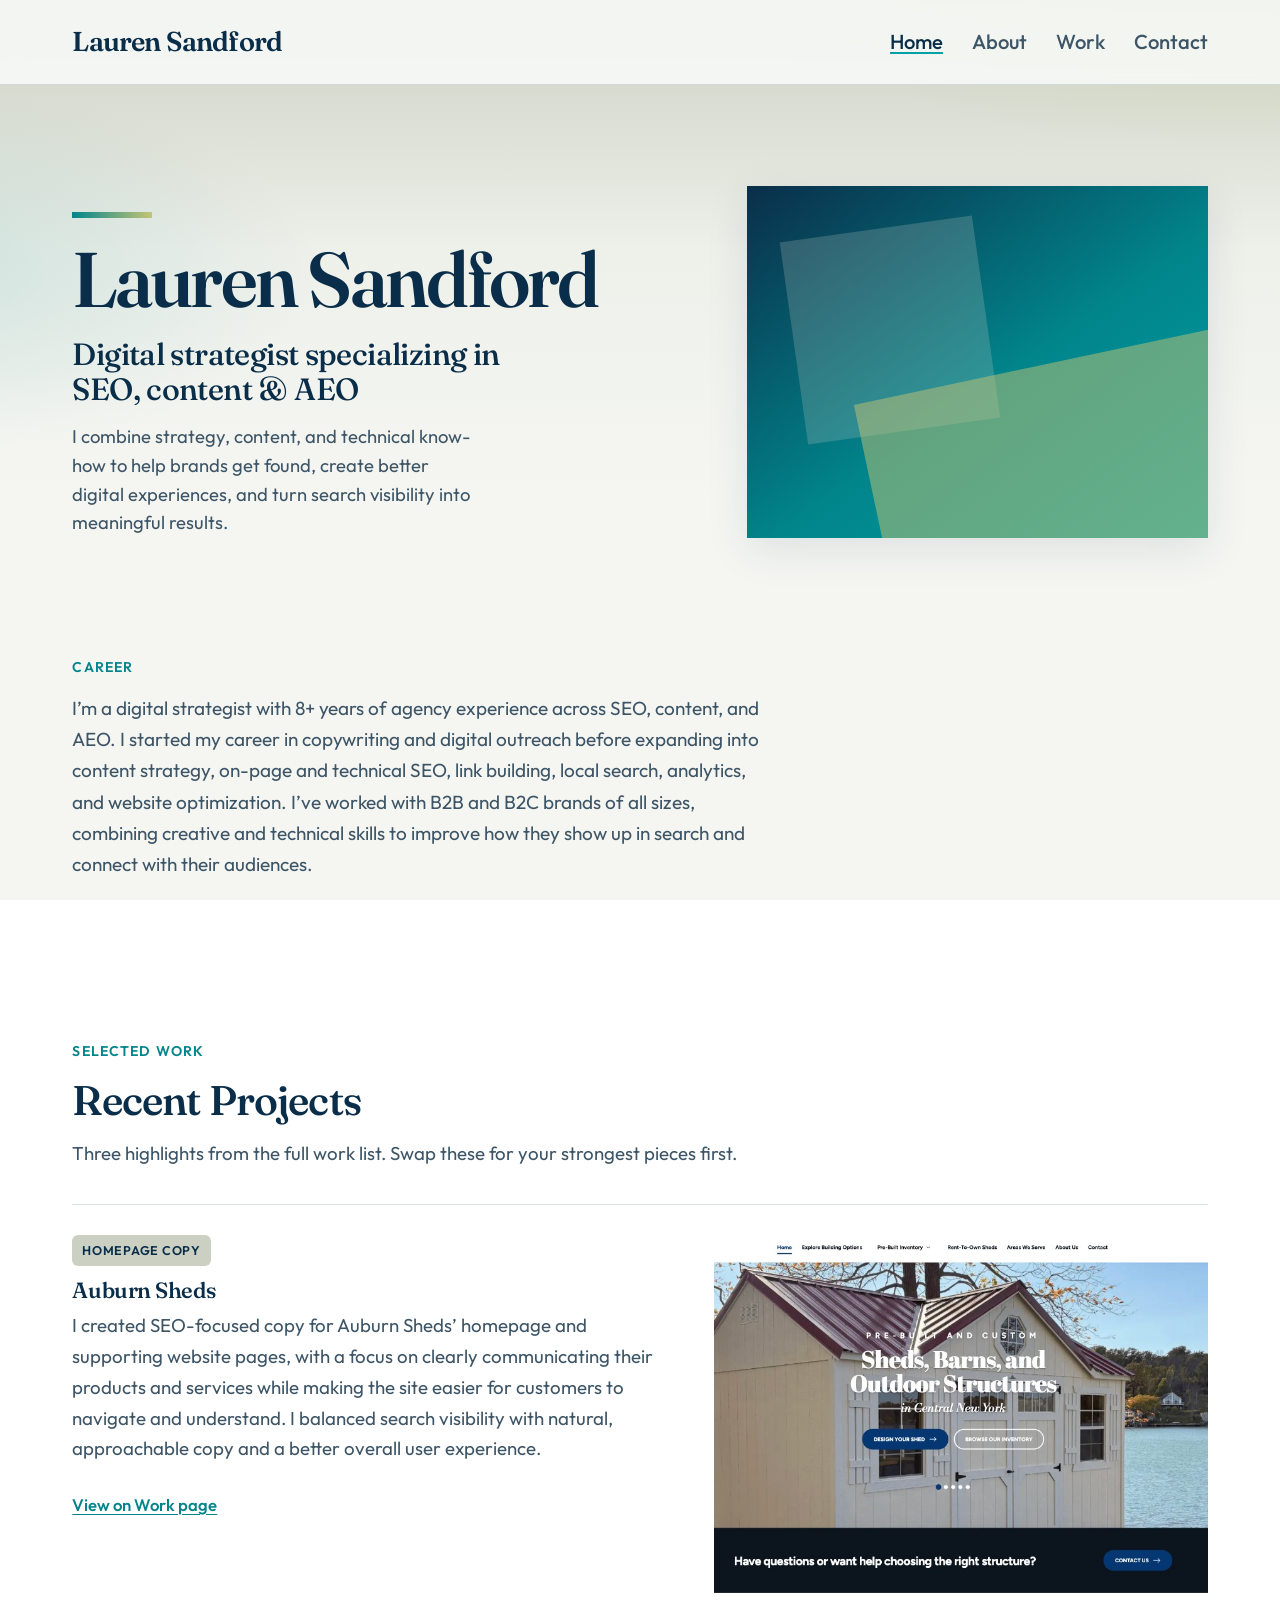
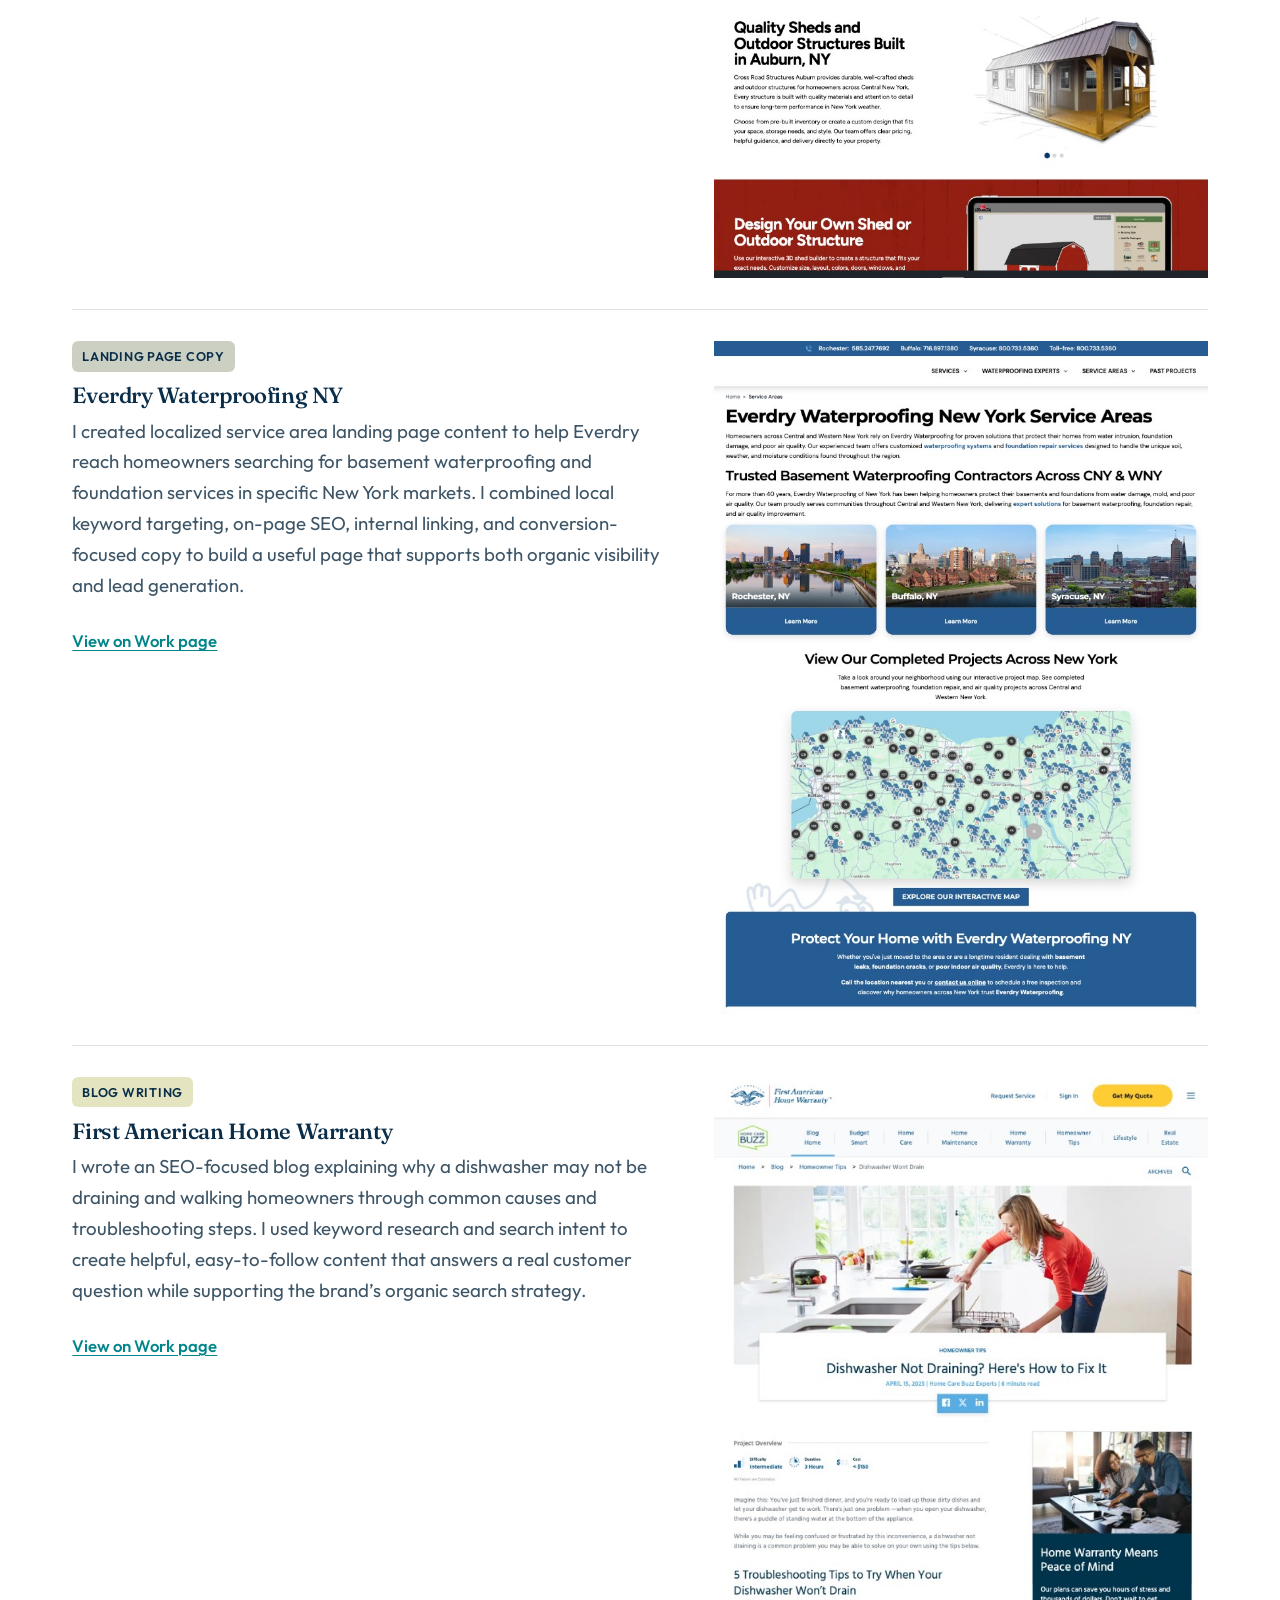
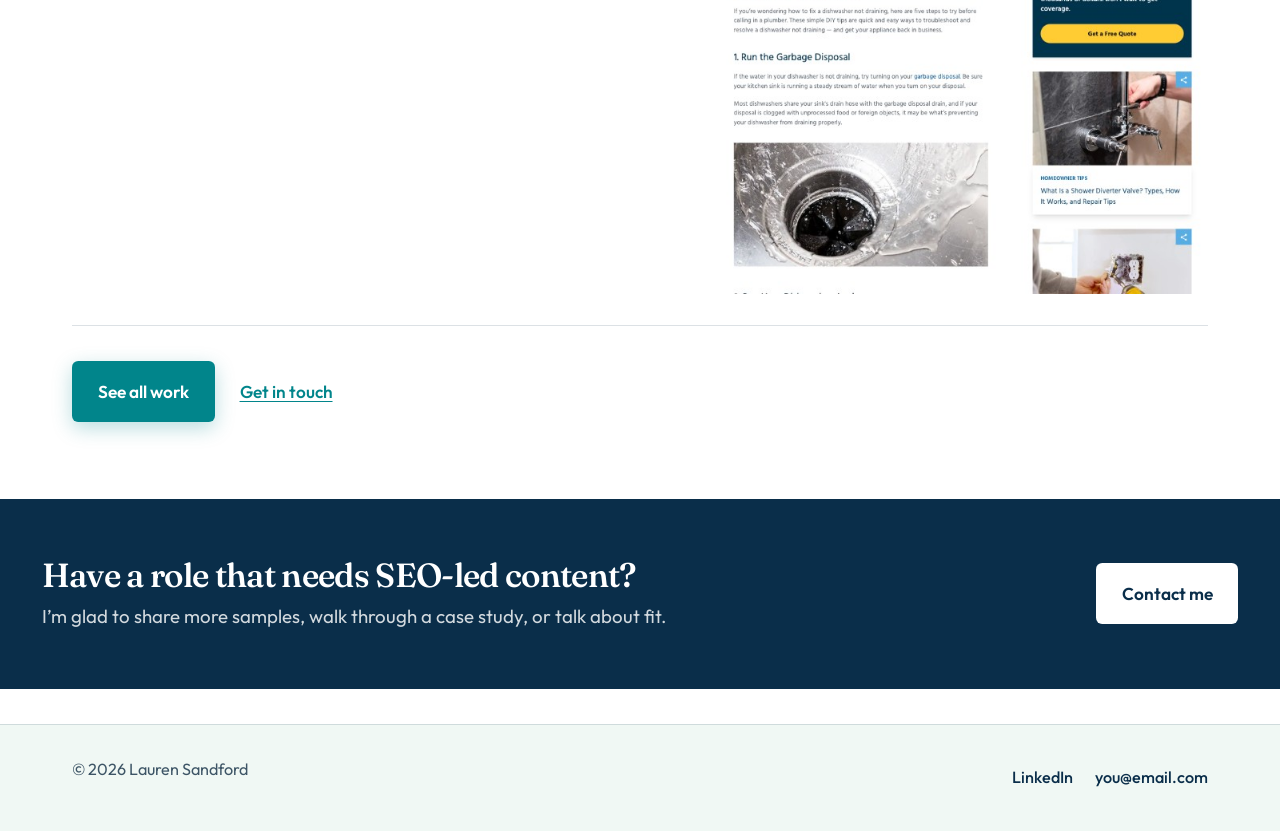
==== index.html @ b8bc6daa "Update project summaries in index.html with detailed descriptions for Everdry Waterproofing NY and F" ====
<!DOCTYPE html>
<html lang="en">
  <head>
    <meta charset="UTF-8" />
    <meta name="viewport" content="width=device-width, initial-scale=1.0" />
    <title>Lauren Sandford | Digital Marketer &amp; SEO-Led Content</title>
    <meta
      name="description"
      content="Lauren Sandford is a digital marketer specializing in SEO-led content, copywriting, and content strategy."
    />
    <meta property="og:title" content="Lauren Sandford | Digital Marketer &amp; SEO-Led Content" />
    <meta
      property="og:description"
      content="Digital marketer specializing in SEO-led content, copywriting, and content strategy."
    />
    <meta property="og:url" content="https://laurenmsandford.com/" />
    <meta property="og:type" content="website" />
    <meta property="og:locale" content="en_US" />
    <link rel="preconnect" href="https://fonts.googleapis.com" />
    <link rel="preconnect" href="https://fonts.gstatic.com" crossorigin />
    <link
      href="https://fonts.googleapis.com/css2?family=Fraunces:opsz,wght@9..144,500;9..144,600&family=Outfit:wght@400;500;600&display=swap"
      rel="stylesheet"
    />
    <link rel="icon" href="/favicon.ico" sizes="any" />
    <link rel="icon" type="image/png" href="/favicon-32.png" sizes="32x32" />
    <link rel="apple-touch-icon" href="/apple-touch-icon.png" />
    <link rel="stylesheet" href="/styles.css" />
  </head>
  <body>
    <header class="site-header">
      <div class="site-header__inner">
        <a class="site-logo" href="/">Lauren Sandford</a>
        <button class="nav-toggle" type="button" aria-expanded="false" aria-controls="site-nav">
          Menu
        </button>
        <nav class="site-nav" id="site-nav" aria-label="Primary">
          <ul>
            <li><a href="/" aria-current="page">Home</a></li>
            <li><a href="/about/">About</a></li>
            <li><a href="/work/">Work</a></li>
            <li><a href="/contact/">Contact</a></li>
          </ul>
        </nav>
      </div>
    </header>

    <main class="site-main">
      <section class="hero" aria-labelledby="hero-brand">
        <div class="hero__copy reveal">
          <p class="hero__brand" id="hero-brand">Lauren Sandford</p>
          <h1 class="hero__role">Digital strategist specializing in SEO, content & AEO</h1>
          <p class="hero__support">
            I combine strategy, content, and technical know-how to help brands get found, create better digital experiences, and turn search visibility into meaningful results.
          </p>
        </div>
        <div class="hero__panel reveal reveal-delay-1" aria-hidden="true"></div>
      </section>

      <section class="section section--tight-top" aria-labelledby="bio-heading">
        <p class="eyebrow reveal">Career</p>
        <h2 id="bio-heading" class="sr-only">About my career</h2>
        <div class="bio-block reveal">
          <p>I’m a digital strategist with 8+ years of agency experience across SEO, content, and AEO. I started my career in copywriting and digital outreach before expanding into content strategy, on-page and technical SEO, link building, local search, analytics, and website optimization. I’ve worked with B2B and B2C brands of all sizes, combining creative and technical skills to improve how they show up in search and connect with their audiences.
</p>
        </div>
      </section>

      <section class="section" aria-labelledby="featured-heading">
        <div class="section__intro reveal">
          <p class="eyebrow">Selected work</p>
          <h2 id="featured-heading">Recent Projects</h2>
          <p>Three highlights from the full work list. Swap these for your strongest pieces first.</p>
        </div>

        <div class="project-grid">
          <article class="project reveal">
            <div>
              <div class="project__meta">
                <span class="tag tag--content">Homepage copy</span>
              </div>
              <h3>Auburn Sheds</h3>
              <p>
                I created SEO-focused copy for Auburn Sheds’ homepage and supporting website pages, with a focus on clearly communicating their products and services while making the site easier for customers to navigate and understand. I balanced search visibility with natural, approachable copy and a better overall user experience.
              </p>
              <a class="project__link" href="/work/#project-1">View on Work page</a>
            </div>
            <figure class="project__media">
              <img
                src="/images/project-auburnsheds.jpg"
                alt="Screenshot of the Auburn Sheds website homepage"
                width="786"
                height="1024"
              />
            </figure>
          </article>

          <article class="project reveal reveal-delay-1">
            <div>
              <div class="project__meta">
                <span class="tag tag--content">Landing page copy</span>
              </div>
              <h3>Everdry Waterproofing NY</h3>
              <p>
                I created localized service area landing page content to help Everdry reach homeowners searching for basement waterproofing and foundation services in specific New York markets. I combined local keyword targeting, on-page SEO, internal linking, and conversion-focused copy to build a useful page that supports both organic visibility and lead generation.
              </p>
              <a class="project__link" href="/work/#project-2">View on Work page</a>
            </div>
            <figure class="project__media">
              <img
                src="/images/project-everdryny.jpg"
                alt="Screenshot of the Everdry Waterproofing New York service areas page"
                width="751"
                height="1024"
              />
            </figure>
          </article>

          <article class="project reveal reveal-delay-2">
            <div>
              <div class="project__meta">
                <span class="tag tag--copy">Blog writing</span>
              </div>
              <h3>First American Home Warranty</h3>
              <p>
                I wrote an SEO-focused blog explaining why a dishwasher may not be draining and walking homeowners through common causes and troubleshooting steps. I used keyword research and search intent to create helpful, easy-to-follow content that answers a real customer question while supporting the brand’s organic search strategy.
              </p>
              <a class="project__link" href="/work/#project-3">View on Work page</a>
            </div>
            <figure class="project__media">
              <img
                src="/images/project-firstamerican.png"
                alt="Screenshot of a First American Home Warranty blog article"
                width="618"
                height="1024"
              />
            </figure>
          </article>
        </div>

        <div class="cta-row reveal">
          <a class="button button--primary" href="/work/">See all work</a>
          <a class="button button--ghost" href="/contact/">Get in touch</a>
        </div>
      </section>

      <aside class="color-band" aria-label="Contact prompt">
        <div class="color-band__inner reveal">
          <div>
            <h2>Have a role that needs SEO-led content?</h2>
            <p>I’m glad to share more samples, walk through a case study, or talk about fit.</p>
          </div>
          <a class="button button--primary" href="/contact/">Contact me</a>
        </div>
      </aside>
    </main>

    <footer class="site-footer">
      <div class="site-footer__inner">
        <p>© <span data-year></span> Lauren Sandford</p>
        <div class="site-footer__links">
          <a href="https://www.linkedin.com/in/lauren-sandford/" rel="noopener noreferrer" target="_blank"
            >LinkedIn</a
          >
          <a href="mailto:you@email.com">you@email.com</a>
        </div>
      </div>
    </footer>

    <script src="/script.js"></script>
  </body>
</html>
---- styles.css ----
/* Palette from SW swatches + navy:
   Gulfstream SW 6768  #01858b
   Frostwork SW 0059   #cbd0c2
   Mélange Green SW 6710  #c4c476
   Navy                #0a2e4a
*/

:root {
  --lime: #c4c476;
  --teal: #01858b;
  --sage: #cbd0c2;
  --navy: #0a2e4a;

  --green-ink: var(--navy);
  --green-deep: var(--navy);
  --green-primary: var(--teal);
  --green-mid: #02a0a7;
  --green-soft: #e8ebe3;
  --green-wash: #eef0ea;
  --blue-link: var(--teal);
  --blue-link-hover: var(--navy);
  --blue-block: var(--navy);
  --blue-mid: var(--teal);
  --blue-soft: #dce8e9;
  --ink: var(--navy);
  --ink-muted: #3d5566;
  --paper: #f5f6f2;
  --line: rgba(10, 46, 74, 0.14);
  --white: #ffffff;
  --focus: var(--lime);
  --radius-sm: 0.35rem;
  --shadow-soft: 0 12px 40px rgba(10, 46, 74, 0.1);
  --font-display: "Fraunces", Georgia, "Times New Roman", serif;
  --font-body: "Outfit", "Segoe UI", sans-serif;
  --space: clamp(1rem, 2.5vw, 1.75rem);
  --measure: 68rem;
  --header-h: 4.75rem;
}

*,
*::before,
*::after {
  box-sizing: border-box;
}

html {
  scroll-behavior: smooth;
  font-size: 110%;
}

body {
  margin: 0;
  min-height: 100vh;
  font-family: var(--font-body);
  font-size: 1.0625rem;
  line-height: 1.65;
  color: var(--ink);
  background:
    radial-gradient(ellipse 80% 50% at 100% -10%, rgba(196, 196, 118, 0.28), transparent 55%),
    radial-gradient(ellipse 60% 40% at -5% 30%, rgba(1, 133, 139, 0.12), transparent 50%),
    linear-gradient(180deg, var(--sage) 0%, var(--green-wash) 28%, var(--paper) 55%, var(--paper) 100%);
  background-attachment: fixed;
}

img {
  max-width: 100%;
  height: auto;
  display: block;
}

a {
  color: var(--blue-link);
  text-decoration-thickness: 0.08em;
  text-underline-offset: 0.18em;
  transition: color 0.2s ease, background-color 0.2s ease, transform 0.2s ease,
    box-shadow 0.2s ease, border-color 0.2s ease;
}

a:hover {
  color: var(--blue-link-hover);
}

a:focus-visible,
button:focus-visible {
  outline: 2px solid var(--focus);
  outline-offset: 3px;
}

h1,
h2,
h3,
.site-logo {
  font-family: var(--font-display);
  font-weight: 550;
  line-height: 1.15;
  letter-spacing: -0.02em;
  color: var(--green-ink);
}

h1 {
  font-size: clamp(2.35rem, 5.5vw, 3.75rem);
  margin: 0 0 0.65rem;
}

h2 {
  font-size: clamp(1.75rem, 3.5vw, 2.35rem);
  margin: 0 0 0.75rem;
}

h3 {
  font-size: 1.25rem;
  margin: 0 0 0.4rem;
}

p {
  margin: 0 0 1rem;
  color: var(--ink-muted);
}

p:last-child {
  margin-bottom: 0;
}

.sr-only {
  position: absolute;
  width: 1px;
  height: 1px;
  padding: 0;
  margin: -1px;
  overflow: hidden;
  clip: rect(0, 0, 0, 0);
  white-space: nowrap;
  border: 0;
}

/* —— Header —— */
.site-header {
  position: sticky;
  top: 0;
  z-index: 40;
  background: rgba(247, 250, 248, 0.88);
  backdrop-filter: blur(10px);
  border-bottom: 1px solid var(--line);
}

.site-header__inner {
  max-width: var(--measure);
  margin: 0 auto;
  padding: 1.05rem var(--space);
  display: flex;
  align-items: center;
  justify-content: space-between;
  gap: 1rem;
  min-height: var(--header-h);
}

.site-logo {
  font-size: clamp(1.35rem, 2.2vw, 1.55rem);
  font-weight: 600;
  color: var(--green-deep);
  text-decoration: none;
  letter-spacing: -0.03em;
}

.site-logo:hover {
  color: var(--green-primary);
}

.nav-toggle {
  display: none;
  border: 1px solid var(--line);
  background: var(--white);
  color: var(--green-ink);
  font-family: var(--font-body);
  font-size: 1rem;
  padding: 0.5rem 0.85rem;
  border-radius: var(--radius-sm);
  cursor: pointer;
}

.site-nav ul {
  list-style: none;
  margin: 0;
  padding: 0;
  display: flex;
  gap: 0.35rem 1.65rem;
}

.site-nav a {
  color: var(--ink-muted);
  text-decoration: none;
  font-size: clamp(1.05rem, 1.6vw, 1.15rem);
  font-weight: 500;
}

.site-nav a:hover,
.site-nav a[aria-current="page"] {
  color: var(--green-deep);
}

.site-nav a[aria-current="page"] {
  box-shadow: inset 0 -2px 0 var(--green-mid);
}

/* —— Layout —— */
.site-main {
  overflow-x: clip;
}

.section {
  max-width: var(--measure);
  margin: 0 auto;
  padding: clamp(2.5rem, 6vw, 4.5rem) var(--space);
}

.section--tight-top {
  padding-top: clamp(1.75rem, 4vw, 2.75rem);
}

.section__intro {
  max-width: 38rem;
  margin-bottom: 2rem;
}

.eyebrow {
  display: inline-block;
  font-size: 0.8rem;
  font-weight: 600;
  letter-spacing: 0.08em;
  text-transform: uppercase;
  color: var(--green-primary);
  margin-bottom: 0.75rem;
}

/* —— Hero —— */
.hero {
  position: relative;
  max-width: var(--measure);
  margin: 0 auto;
  padding: clamp(3rem, 8vw, 5.75rem) var(--space) clamp(2.25rem, 5vw, 3.75rem);
  display: grid;
  grid-template-columns: minmax(0, 1.15fr) minmax(0, 0.85fr);
  gap: clamp(1.5rem, 4vw, 3rem);
  align-items: end;
  text-align: left;
}

.hero__copy {
  max-width: none;
  width: 100%;
  margin: 0;
  position: relative;
  padding-top: 0.35rem;
}

.hero__copy::before {
  content: "";
  display: block;
  width: 4.5rem;
  height: 0.35rem;
  margin: 0 0 1.35rem;
  background: linear-gradient(90deg, var(--teal), var(--lime));
}

.hero__brand {
  font-family: var(--font-display);
  font-size: clamp(2.7rem, 6.5vw, 4.4rem);
  font-weight: 600;
  line-height: 0.98;
  letter-spacing: -0.035em;
  color: var(--green-ink);
  margin: 0 0 1.1rem;
}

.hero__role {
  font-family: var(--font-display);
  font-size: clamp(1.3rem, 2.4vw, 1.75rem);
  font-weight: 500;
  color: var(--green-deep);
  margin: 0 0 0.9rem;
  max-width: 22ch;
}

.hero__support {
  font-size: clamp(1.05rem, 1.4vw, 1.15rem);
  max-width: 34ch;
  margin: 0;
  color: var(--ink-muted);
  line-height: 1.55;
}

.hero__panel {
  min-height: clamp(14rem, 32vw, 20rem);
  border-radius: 0;
  background:
    linear-gradient(145deg, var(--navy) 0%, var(--teal) 55%, #02a0a7 100%);
  position: relative;
  overflow: hidden;
  box-shadow: var(--shadow-soft);
}

.hero__panel::before {
  content: "";
  position: absolute;
  inset: 12% auto auto 10%;
  width: 42%;
  height: 58%;
  background: var(--sage);
  opacity: 0.22;
  transform: rotate(-8deg);
}

.hero__panel::after {
  content: "";
  position: absolute;
  inset: auto -12% -22% 28%;
  height: 72%;
  background: var(--lime);
  opacity: 0.5;
  transform: rotate(-12deg);
}

/* —— Bio —— */
.bio-block {
  max-width: 40rem;
}

.bio-block p {
  font-size: 1.08rem;
}

.placeholder-note {
  display: inline;
  background: rgba(196, 196, 118, 0.35);
  color: var(--navy);
  padding: 0.05em 0.3em;
  border-radius: 0.2rem;
  font-size: 0.92em;
  font-weight: 500;
}

/* —— Projects —— */
.project-grid {
  display: grid;
  gap: 0;
}

.project {
  display: grid;
  grid-template-columns: minmax(0, 1.1fr) minmax(0, 0.9fr);
  gap: clamp(1.25rem, 3vw, 2.25rem);
  align-items: stretch;
  padding: 1.75rem 0;
  border-top: 1px solid var(--line);
}

.project:last-child {
  border-bottom: 1px solid var(--line);
}

.project__meta {
  display: flex;
  flex-wrap: wrap;
  gap: 0.4rem;
  margin-bottom: 0.65rem;
}

.tag {
  display: inline-block;
  font-size: 0.72rem;
  font-weight: 600;
  letter-spacing: 0.06em;
  text-transform: uppercase;
  color: var(--navy);
  background: var(--sage);
  padding: 0.28rem 0.55rem;
  border-radius: var(--radius-sm);
}

.tag--copy {
  background: rgba(196, 196, 118, 0.45);
  color: var(--navy);
}

.tag--seo {
  background: var(--blue-soft);
  color: var(--teal);
}

.tag--content {
  background: var(--sage);
  color: var(--navy);
}

.project__role,
.project__outcome {
  font-size: 0.95rem;
  margin-bottom: 0.45rem;
}

.project__role strong,
.project__outcome strong {
  color: var(--green-ink);
  font-weight: 600;
}

.project__media {
  margin: 0;
  background: var(--sage);
  min-height: 14rem;
  height: 100%;
  position: relative;
  overflow: hidden;
}

.project__media img {
  width: 100%;
  height: 100%;
  object-fit: cover;
  object-position: top center;
  display: block;
}

/* Keep Work page screenshots a consistent shorter crop */
.work-list .project {
  align-items: start;
}

.work-list .project__media {
  aspect-ratio: 4 / 3;
  height: auto;
  min-height: 10.5rem;
}

.project__media--blue {
  background: linear-gradient(135deg, var(--navy), var(--teal));
}

.project__media--green {
  background: linear-gradient(135deg, var(--teal), var(--lime));
}

.project__media figcaption,
.project__media-label {
  position: absolute;
  inset: 0;
  z-index: 1;
  display: grid;
  place-items: center;
  color: var(--green-ink);
  font-size: 0.85rem;
  font-weight: 500;
  text-align: center;
  padding: 1rem;
  max-width: none;
}

.project__media--blue .project__media-label,
.project__media--green .project__media-label {
  color: rgba(255, 255, 255, 0.92);
}

.project__link {
  display: inline-block;
  margin-top: 0.5rem;
  font-weight: 550;
  font-size: 0.95rem;
}

/* Work page: denser list */
.work-list .project {
  grid-template-columns: minmax(0, 1.2fr) minmax(0, 0.8fr);
}

/* —— CTAs —— */
.cta-row {
  display: flex;
  flex-wrap: wrap;
  align-items: center;
  gap: 0.85rem 1.25rem;
  margin-top: 2rem;
}

.button {
  display: inline-flex;
  align-items: center;
  justify-content: center;
  gap: 0.4rem;
  padding: 0.8rem 1.35rem;
  font-family: var(--font-body);
  font-size: 0.98rem;
  font-weight: 600;
  text-decoration: none;
  border-radius: var(--radius-sm);
  border: 2px solid transparent;
  cursor: pointer;
}

.button--primary {
  background: var(--teal);
  color: var(--white);
  box-shadow: 0 6px 20px rgba(1, 133, 139, 0.28);
}

.button--primary:hover {
  background: var(--navy);
  color: var(--white);
  transform: translateY(-2px);
  box-shadow: 0 10px 28px rgba(10, 46, 74, 0.28);
}

.button--secondary {
  background: transparent;
  color: var(--green-deep);
  border-color: var(--green-primary);
}

.button--secondary:hover {
  background: var(--green-soft);
  color: var(--green-ink);
}

.button--ghost {
  background: transparent;
  color: var(--blue-link);
  padding-left: 0.15rem;
  padding-right: 0.15rem;
  border: none;
  text-decoration: underline;
  text-underline-offset: 0.18em;
  font-weight: 550;
}

.button--ghost:hover {
  color: var(--blue-link-hover);
}

/* —— Color band (blue / green editorial block) —— */
.color-band {
  background: var(--blue-block);
  color: rgba(255, 255, 255, 0.92);
  padding: clamp(2rem, 5vw, 3.25rem) var(--space);
}

.color-band--green {
  background: linear-gradient(100deg, var(--navy), var(--teal));
}

.color-band__inner {
  max-width: var(--measure);
  margin: 0 auto;
  display: flex;
  flex-wrap: wrap;
  align-items: center;
  justify-content: space-between;
  gap: 1.25rem;
}

.color-band h2 {
  color: var(--white);
  margin: 0 0 0.35rem;
  font-size: clamp(1.45rem, 3vw, 1.9rem);
}

.color-band p {
  color: rgba(255, 255, 255, 0.82);
  margin: 0;
  max-width: 36rem;
}

.color-band .button--primary {
  background: var(--white);
  color: var(--blue-block);
  box-shadow: none;
}

.color-band--green .button--primary {
  color: var(--green-deep);
}

.color-band .button--primary:hover {
  background: var(--green-soft);
  color: var(--green-ink);
}

/* —— About —— */
.about-layout {
  display: grid;
  grid-template-columns: minmax(12rem, 18rem) minmax(0, 1fr);
  gap: clamp(1.75rem, 4vw, 3rem);
  align-items: start;
}

.about-photo {
  margin: 0;
  aspect-ratio: 4 / 5;
  background: var(--sage);
  overflow: hidden;
  box-shadow: var(--shadow-soft);
}

.about-photo img {
  width: 100%;
  height: 100%;
  object-fit: cover;
  object-position: center 18%;
  display: block;
}

.about-actions {
  display: flex;
  flex-wrap: wrap;
  gap: 0.75rem;
  margin-top: 1.5rem;
}

/* —— Contact —— */
.contact-list {
  list-style: none;
  margin: 0;
  padding: 0;
  display: grid;
  gap: 1.25rem;
  max-width: 28rem;
}

.contact-list li {
  padding-bottom: 1.25rem;
  border-bottom: 1px solid var(--line);
}

.contact-list__label {
  display: block;
  font-size: 0.75rem;
  font-weight: 600;
  letter-spacing: 0.07em;
  text-transform: uppercase;
  color: var(--green-primary);
  margin-bottom: 0.35rem;
}

.contact-list a,
.contact-list span {
  font-size: 1.15rem;
  font-weight: 500;
  color: var(--green-ink);
  text-decoration: none;
}

.contact-list a:hover {
  color: var(--blue-link);
}

/* —— Footer —— */
.site-footer {
  border-top: 1px solid var(--line);
  margin-top: clamp(1rem, 3vw, 2rem);
  background: rgba(228, 242, 235, 0.55);
}

.site-footer__inner {
  max-width: var(--measure);
  margin: 0 auto;
  padding: 1.75rem var(--space);
  display: flex;
  flex-wrap: wrap;
  gap: 0.75rem 1.5rem;
  justify-content: space-between;
  align-items: center;
  font-size: 0.92rem;
  color: var(--ink-muted);
}

.site-footer a {
  color: var(--green-deep);
  text-decoration: none;
  font-weight: 500;
}

.site-footer a:hover {
  color: var(--blue-link);
}

.site-footer__links {
  display: flex;
  flex-wrap: wrap;
  gap: 0.75rem 1.25rem;
}

/* —— Motion —— */
.reveal {
  opacity: 0;
  transform: translateY(1.15rem);
  transition: opacity 0.65s ease, transform 0.65s ease;
}

.reveal.is-visible {
  opacity: 1;
  transform: none;
}

.reveal-delay-1 {
  transition-delay: 0.1s;
}

.reveal-delay-2 {
  transition-delay: 0.2s;
}

.reveal-delay-3 {
  transition-delay: 0.3s;
}

@media (prefers-reduced-motion: reduce) {
  html {
    scroll-behavior: auto;
  }

  .reveal {
    opacity: 1;
    transform: none;
    transition: none;
  }

  .button--primary:hover {
    transform: none;
  }
}

/* —— Responsive —— */
@media (max-width: 800px) {
  .hero {
    grid-template-columns: 1fr;
    align-items: start;
  }

  .hero__panel {
    min-height: 12rem;
    order: -1;
  }

  .project,
  .work-list .project,
  .about-layout {
    grid-template-columns: 1fr;
  }

  .project__media {
    aspect-ratio: 3 / 4;
    height: auto;
    min-height: 18rem;
  }

  .about-photo {
    max-width: 22rem;
  }

  .nav-toggle {
    display: inline-flex;
  }

  .site-nav {
    display: none;
    position: absolute;
    left: 0;
    right: 0;
    top: 100%;
    background: var(--paper);
    border-bottom: 1px solid var(--line);
    padding: 0.75rem var(--space) 1.1rem;
  }

  .site-nav.is-open {
    display: block;
  }

  .site-nav ul {
    flex-direction: column;
    gap: 0.65rem;
  }

  .site-header {
    position: sticky;
  }

  .site-header__inner {
    position: relative;
  }
}
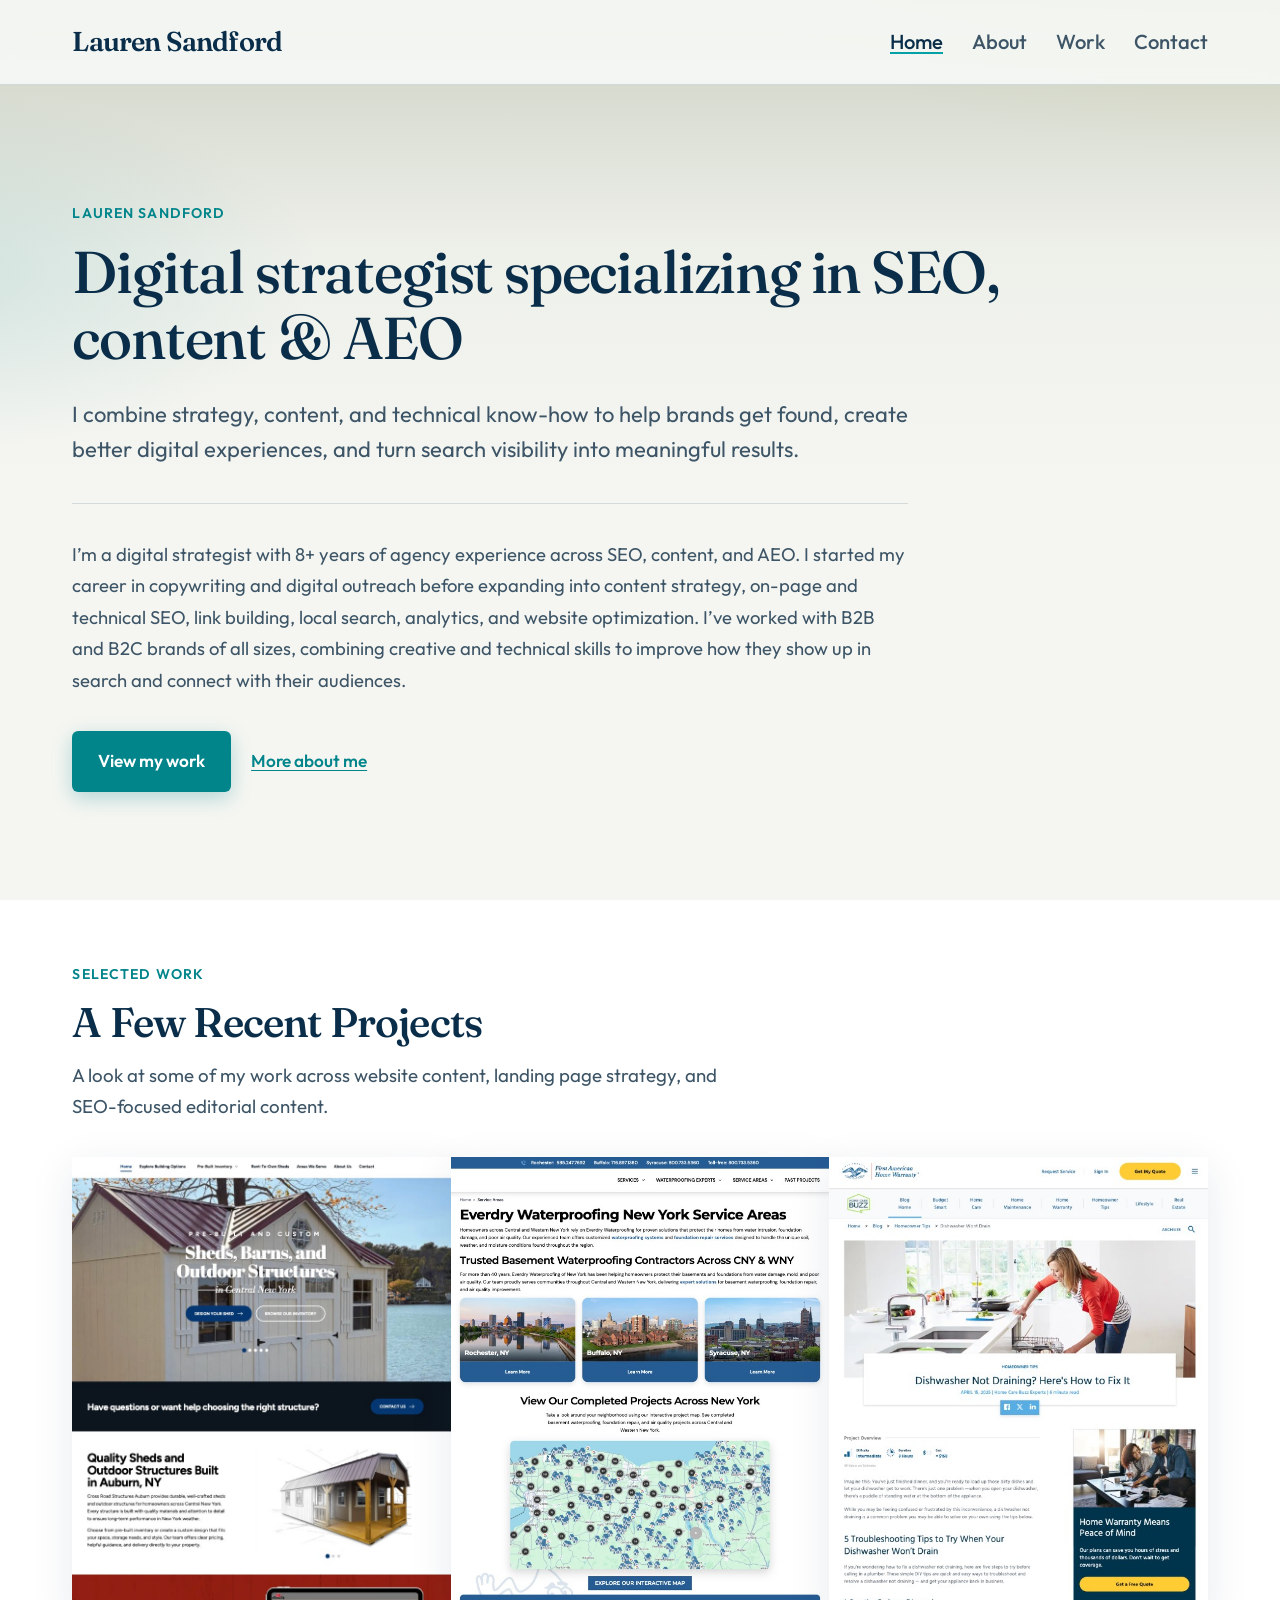
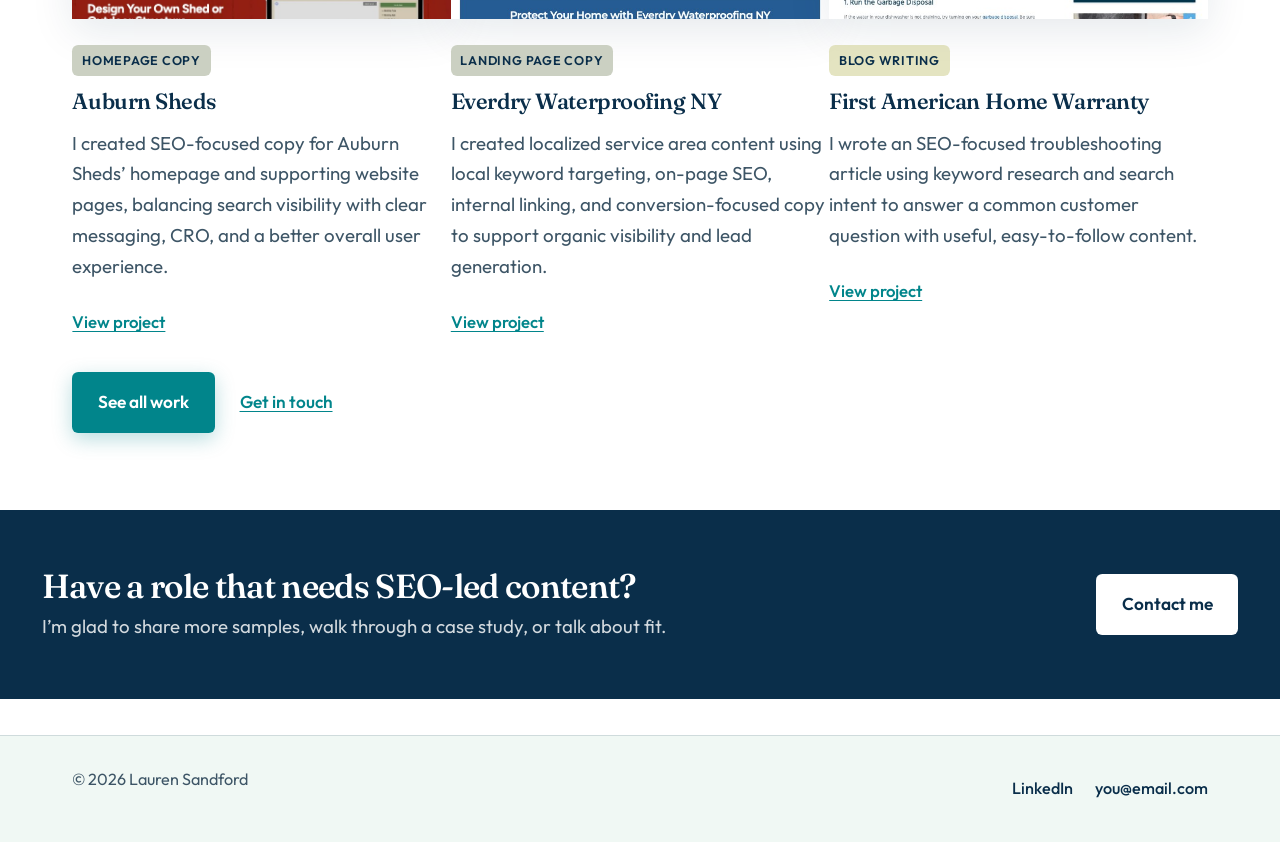
==== commit 8e9cd5c5: "Revise homepage content and styles for improved clarity and user experience. Update title, meta desc" ====
--- a/index.html
+++ b/index.html
@@ -3,15 +3,15 @@
   <head>
     <meta charset="UTF-8" />
     <meta name="viewport" content="width=device-width, initial-scale=1.0" />
-    <title>Lauren Sandford | Digital Marketer &amp; SEO-Led Content</title>
+    <title>Lauren Sandford | Digital Strategist — SEO, Content &amp; AEO</title>
     <meta
       name="description"
-      content="Lauren Sandford is a digital marketer specializing in SEO-led content, copywriting, and content strategy."
+      content="Lauren Sandford is a digital strategist with 8+ years of agency experience across SEO, content, and AEO."
     />
-    <meta property="og:title" content="Lauren Sandford | Digital Marketer &amp; SEO-Led Content" />
+    <meta property="og:title" content="Lauren Sandford | Digital Strategist — SEO, Content &amp; AEO" />
     <meta
       property="og:description"
-      content="Digital marketer specializing in SEO-led content, copywriting, and content strategy."
+      content="Digital strategist specializing in SEO, content, and AEO — helping brands get found and create better digital experiences."
     />
     <meta property="og:url" content="https://laurenmsandford.com/" />
     <meta property="og:type" content="website" />
@@ -46,95 +46,117 @@
     </header>
 
     <main class="site-main">
-      <section class="hero" aria-labelledby="hero-brand">
+      <section class="hero hero--text" aria-labelledby="hero-heading">
         <div class="hero__copy reveal">
-          <p class="hero__brand" id="hero-brand">Lauren Sandford</p>
-          <h1 class="hero__role">Digital strategist specializing in SEO, content & AEO</h1>
+          <p class="eyebrow">Lauren Sandford</p>
+          <h1 id="hero-heading" class="hero__role">
+            Digital strategist specializing in SEO, content &amp; AEO
+          </h1>
           <p class="hero__support">
-            I combine strategy, content, and technical know-how to help brands get found, create better digital experiences, and turn search visibility into meaningful results.
+            I combine strategy, content, and technical know-how to help brands get found, create better
+            digital experiences, and turn search visibility into meaningful results.
           </p>
-        </div>
-        <div class="hero__panel reveal reveal-delay-1" aria-hidden="true"></div>
-      </section>
-
-      <section class="section section--tight-top" aria-labelledby="bio-heading">
-        <p class="eyebrow reveal">Career</p>
-        <h2 id="bio-heading" class="sr-only">About my career</h2>
-        <div class="bio-block reveal">
-          <p>I’m a digital strategist with 8+ years of agency experience across SEO, content, and AEO. I started my career in copywriting and digital outreach before expanding into content strategy, on-page and technical SEO, link building, local search, analytics, and website optimization. I’ve worked with B2B and B2C brands of all sizes, combining creative and technical skills to improve how they show up in search and connect with their audiences.
-</p>
+          <div class="hero__bio">
+            <p>
+              I’m a digital strategist with 8+ years of agency experience across SEO, content, and AEO. I
+              started my career in copywriting and digital outreach before expanding into content strategy,
+              on-page and technical SEO, link building, local search, analytics, and website optimization.
+              I’ve worked with B2B and B2C brands of all sizes, combining creative and technical skills to
+              improve how they show up in search and connect with their audiences.
+            </p>
+          </div>
+          <div class="hero__actions">
+            <a class="button button--primary" href="/work/">View my work</a>
+            <a class="button button--ghost" href="/about/">More about me</a>
+          </div>
         </div>
       </section>
 
       <section class="section" aria-labelledby="featured-heading">
         <div class="section__intro reveal">
           <p class="eyebrow">Selected work</p>
-          <h2 id="featured-heading">Recent Projects</h2>
-          <p>Three highlights from the full work list. Swap these for your strongest pieces first.</p>
+          <h2 id="featured-heading">A Few Recent Projects</h2>
+          <p>
+            A look at some of my work across website content, landing page strategy, and SEO-focused
+            editorial content.
+          </p>
         </div>
 
-        <div class="project-grid">
-          <article class="project reveal">
-            <div>
-              <div class="project__meta">
-                <span class="tag tag--content">Homepage copy</span>
-              </div>
-              <h3>Auburn Sheds</h3>
-              <p>
-                I created SEO-focused copy for Auburn Sheds’ homepage and supporting website pages, with a focus on clearly communicating their products and services while making the site easier for customers to navigate and understand. I balanced search visibility with natural, approachable copy and a better overall user experience.
-              </p>
-              <a class="project__link" href="/work/#project-1">View on Work page</a>
-            </div>
-            <figure class="project__media">
+        <div class="project-grid project-grid--cards">
+          <article class="project-card reveal">
+            <a class="project-card__image" href="/work/#project-1" aria-label="View Auburn Sheds project">
               <img
                 src="/images/project-auburnsheds.jpg"
                 alt="Screenshot of the Auburn Sheds website homepage"
                 width="786"
                 height="1024"
               />
-            </figure>
+            </a>
+            <div class="project-card__content">
+              <div class="project__meta">
+                <span class="tag tag--content">Homepage copy</span>
+              </div>
+              <h3>Auburn Sheds</h3>
+              <p>
+                I created SEO-focused copy for Auburn Sheds’ homepage and supporting website pages,
+                balancing search visibility with clear messaging, CRO, and a better overall user
+                experience.
+              </p>
+              <a class="project__link" href="/work/#project-1">View project</a>
+            </div>
           </article>
 
-          <article class="project reveal reveal-delay-1">
-            <div>
-              <div class="project__meta">
-                <span class="tag tag--content">Landing page copy</span>
-              </div>
-              <h3>Everdry Waterproofing NY</h3>
-              <p>
-                I created localized service area landing page content to help Everdry reach homeowners searching for basement waterproofing and foundation services in specific New York markets. I combined local keyword targeting, on-page SEO, internal linking, and conversion-focused copy to build a useful page that supports both organic visibility and lead generation.
-              </p>
-              <a class="project__link" href="/work/#project-2">View on Work page</a>
-            </div>
-            <figure class="project__media">
+          <article class="project-card reveal reveal-delay-1">
+            <a
+              class="project-card__image"
+              href="/work/#project-2"
+              aria-label="View Everdry Waterproofing NY project"
+            >
               <img
                 src="/images/project-everdryny.jpg"
                 alt="Screenshot of the Everdry Waterproofing New York service areas page"
                 width="751"
                 height="1024"
               />
-            </figure>
+            </a>
+            <div class="project-card__content">
+              <div class="project__meta">
+                <span class="tag tag--content">Landing page copy</span>
+              </div>
+              <h3>Everdry Waterproofing NY</h3>
+              <p>
+                I created localized service area content using local keyword targeting, on-page SEO,
+                internal linking, and conversion-focused copy to support organic visibility and lead
+                generation.
+              </p>
+              <a class="project__link" href="/work/#project-2">View project</a>
+            </div>
           </article>
 
-          <article class="project reveal reveal-delay-2">
-            <div>
-              <div class="project__meta">
-                <span class="tag tag--copy">Blog writing</span>
-              </div>
-              <h3>First American Home Warranty</h3>
-              <p>
-                I wrote an SEO-focused blog explaining why a dishwasher may not be draining and walking homeowners through common causes and troubleshooting steps. I used keyword research and search intent to create helpful, easy-to-follow content that answers a real customer question while supporting the brand’s organic search strategy.
-              </p>
-              <a class="project__link" href="/work/#project-3">View on Work page</a>
-            </div>
-            <figure class="project__media">
+          <article class="project-card reveal reveal-delay-2">
+            <a
+              class="project-card__image"
+              href="/work/#project-3"
+              aria-label="View First American Home Warranty project"
+            >
               <img
                 src="/images/project-firstamerican.png"
                 alt="Screenshot of a First American Home Warranty blog article"
                 width="618"
                 height="1024"
               />
-            </figure>
+            </a>
+            <div class="project-card__content">
+              <div class="project__meta">
+                <span class="tag tag--copy">Blog writing</span>
+              </div>
+              <h3>First American Home Warranty</h3>
+              <p>
+                I wrote an SEO-focused troubleshooting article using keyword research and search intent
+                to answer a common customer question with useful, easy-to-follow content.
+              </p>
+              <a class="project__link" href="/work/#project-3">View project</a>
+            </div>
           </article>
         </div>
 
--- a/styles.css
+++ b/styles.css
@@ -320,6 +320,101 @@
   transform: rotate(-12deg);
 }
 
+/* Text-only homepage hero */
+.hero--text {
+  display: block;
+  padding: clamp(4rem, 9vw, 6rem) var(--space) clamp(3.5rem, 7vw, 5rem);
+}
+
+.hero--text .hero__copy {
+  max-width: 56.25rem;
+  width: 100%;
+}
+
+.hero--text .hero__copy::before {
+  display: none;
+}
+
+.hero--text .hero__role {
+  font-size: clamp(2rem, 4.8vw, 3.35rem);
+  max-width: 53rem;
+  margin: 0 0 1.5rem;
+  line-height: 1.12;
+}
+
+.hero--text .hero__support {
+  max-width: 47.5rem;
+  font-size: 1.25rem;
+  line-height: 1.6;
+}
+
+.hero__bio {
+  max-width: 47.5rem;
+  margin-top: 2rem;
+  padding-top: 2rem;
+  border-top: 1px solid var(--line);
+}
+
+.hero__bio p {
+  margin: 0;
+  font-size: 1.05rem;
+  line-height: 1.7;
+}
+
+.hero__actions {
+  display: flex;
+  flex-wrap: wrap;
+  gap: 1rem;
+  margin-top: 2rem;
+}
+
+/* Portfolio cards (homepage) */
+.project-grid--cards {
+  display: grid;
+  grid-template-columns: repeat(3, minmax(0, 1fr));
+  gap: 2rem;
+  align-items: start;
+}
+
+.project-card {
+  min-width: 0;
+}
+
+.project-card__image {
+  display: block;
+  width: 100%;
+  height: 26.25rem;
+  overflow: hidden;
+  background: var(--sage);
+  box-shadow: var(--shadow-soft);
+}
+
+.project-card__image img {
+  display: block;
+  width: 100%;
+  height: 100%;
+  object-fit: cover;
+  object-position: top center;
+  transition: transform 0.45s ease;
+}
+
+.project-card__image:hover img {
+  transform: scale(1.03);
+}
+
+.project-card__content {
+  padding-top: 1.5rem;
+}
+
+.project-card__content h3 {
+  margin-top: 0.75rem;
+  margin-bottom: 0.75rem;
+}
+
+.project-card__content p {
+  margin-bottom: 1rem;
+}
+
 /* —— Bio —— */
 .bio-block {
   max-width: 40rem;
@@ -725,9 +820,19 @@
   .button--primary:hover {
     transform: none;
   }
+
+  .project-card__image:hover img {
+    transform: none;
+  }
 }
 
 /* —— Responsive —— */
+@media (max-width: 900px) {
+  .project-grid--cards {
+    grid-template-columns: repeat(2, minmax(0, 1fr));
+  }
+}
+
 @media (max-width: 800px) {
   .hero {
     grid-template-columns: 1fr;
@@ -787,3 +892,17 @@
     position: relative;
   }
 }
+
+@media (max-width: 640px) {
+  .hero--text {
+    padding: 4rem var(--space) 3.5rem;
+  }
+
+  .project-grid--cards {
+    grid-template-columns: 1fr;
+  }
+
+  .project-card__image {
+    height: 25rem;
+  }
+}
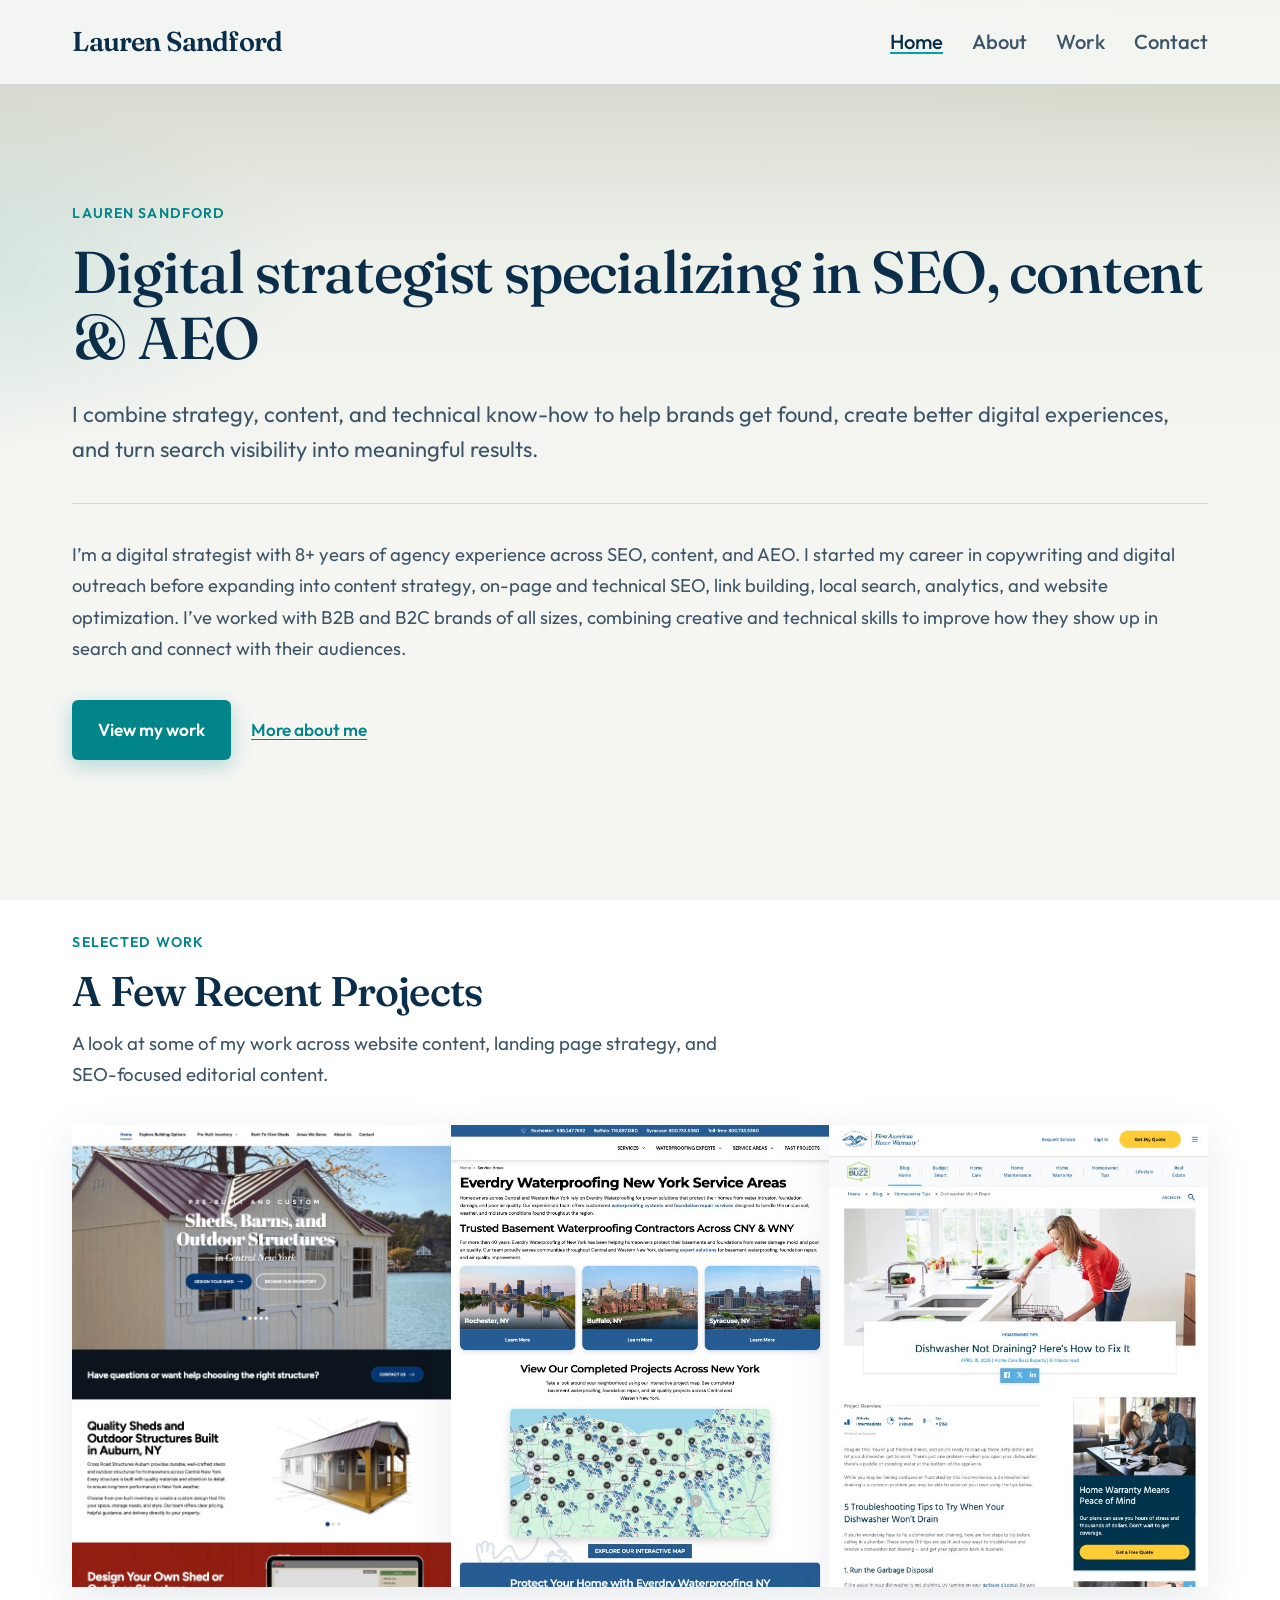
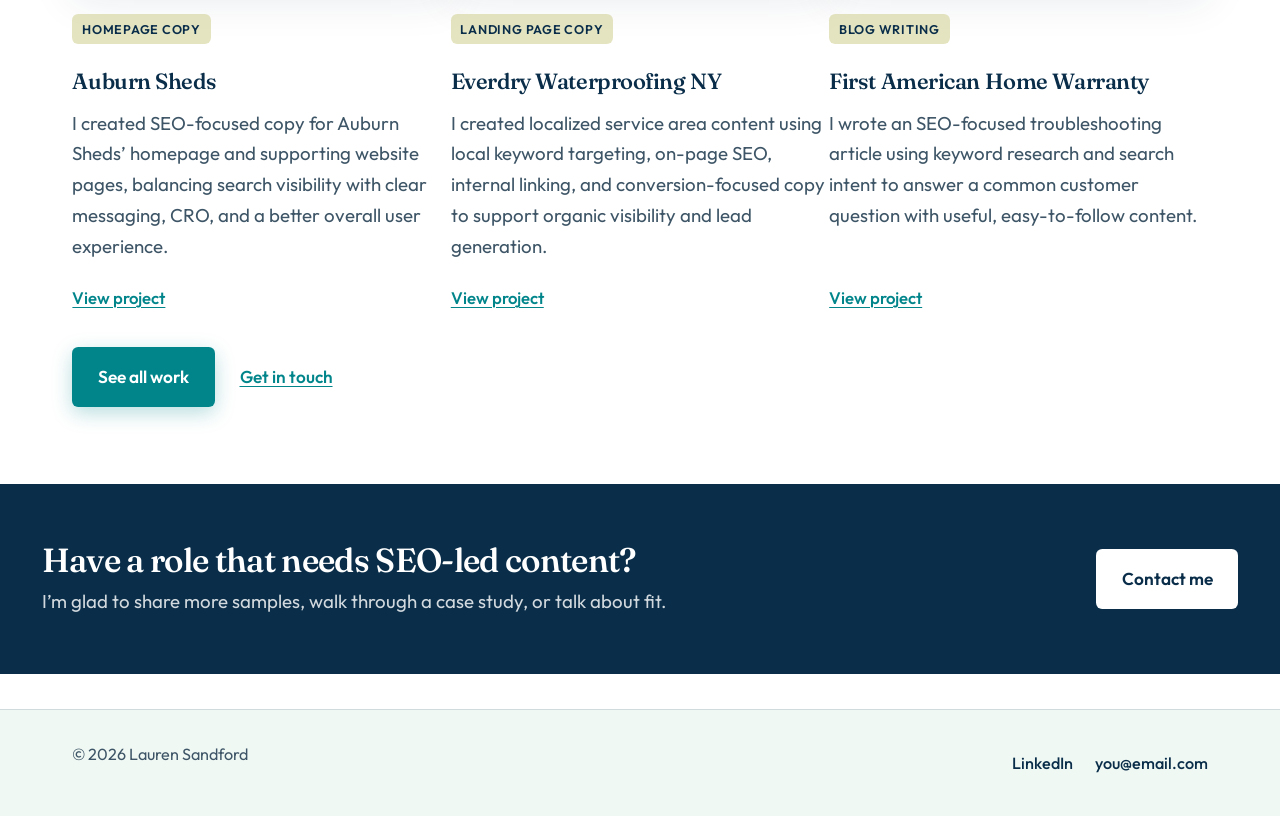
==== commit f4571107: "Refactor tag classes in index.html for consistency and update styles in styles.css to enhance layout" ====
--- a/index.html
+++ b/index.html
@@ -94,7 +94,7 @@
             </a>
             <div class="project-card__content">
               <div class="project__meta">
-                <span class="tag tag--content">Homepage copy</span>
+                <span class="tag tag--copy">Homepage copy</span>
               </div>
               <h3>Auburn Sheds</h3>
               <p>
@@ -121,7 +121,7 @@
             </a>
             <div class="project-card__content">
               <div class="project__meta">
-                <span class="tag tag--content">Landing page copy</span>
+                <span class="tag tag--copy">Landing page copy</span>
               </div>
               <h3>Everdry Waterproofing NY</h3>
               <p>
--- a/styles.css
+++ b/styles.css
@@ -327,7 +327,7 @@
 }
 
 .hero--text .hero__copy {
-  max-width: 56.25rem;
+  max-width: none;
   width: 100%;
 }
 
@@ -337,19 +337,20 @@
 
 .hero--text .hero__role {
   font-size: clamp(2rem, 4.8vw, 3.35rem);
-  max-width: 53rem;
+  max-width: none;
   margin: 0 0 1.5rem;
   line-height: 1.12;
 }
 
 .hero--text .hero__support {
-  max-width: 47.5rem;
+  max-width: none;
   font-size: 1.25rem;
   line-height: 1.6;
 }
 
 .hero__bio {
-  max-width: 47.5rem;
+  max-width: none;
+  width: 100%;
   margin-top: 2rem;
   padding-top: 2rem;
   border-top: 1px solid var(--line);
@@ -359,6 +360,7 @@
   margin: 0;
   font-size: 1.05rem;
   line-height: 1.7;
+  max-width: none;
 }
 
 .hero__actions {
@@ -372,12 +374,15 @@
 .project-grid--cards {
   display: grid;
   grid-template-columns: repeat(3, minmax(0, 1fr));
-  gap: 2rem;
-  align-items: start;
+  gap: 3.5rem;
+  align-items: stretch;
 }
 
 .project-card {
   min-width: 0;
+  display: flex;
+  flex-direction: column;
+  height: 100%;
 }
 
 .project-card__image {
@@ -387,6 +392,7 @@
   overflow: hidden;
   background: var(--sage);
   box-shadow: var(--shadow-soft);
+  flex-shrink: 0;
 }
 
 .project-card__image img {
@@ -403,6 +409,9 @@
 }
 
 .project-card__content {
+  display: flex;
+  flex-direction: column;
+  flex: 1 1 auto;
   padding-top: 1.5rem;
 }
 
@@ -412,7 +421,13 @@
 }
 
 .project-card__content p {
-  margin-bottom: 1rem;
+  margin-bottom: 0;
+  flex: 1 1 auto;
+}
+
+.project-card__content .project__link {
+  margin-top: auto;
+  padding-top: 1.25rem;
 }
 
 /* —— Bio —— */
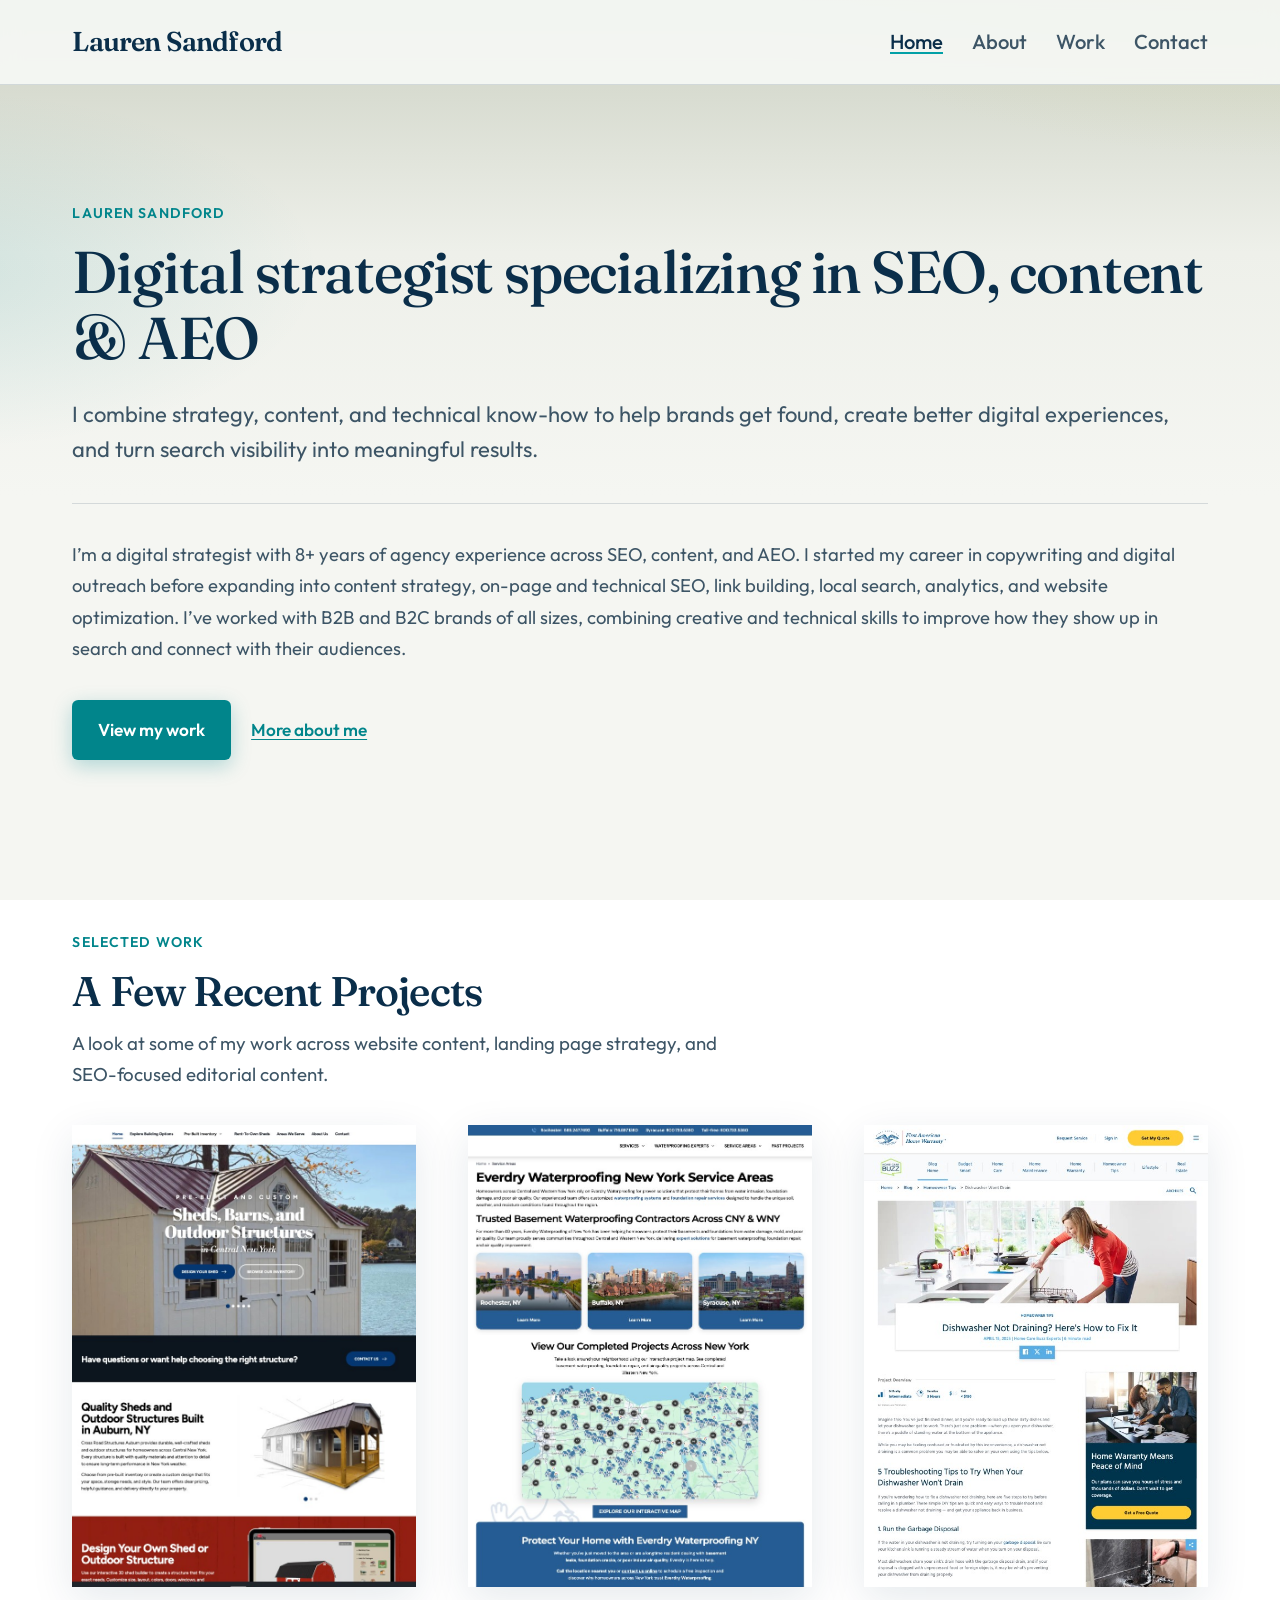
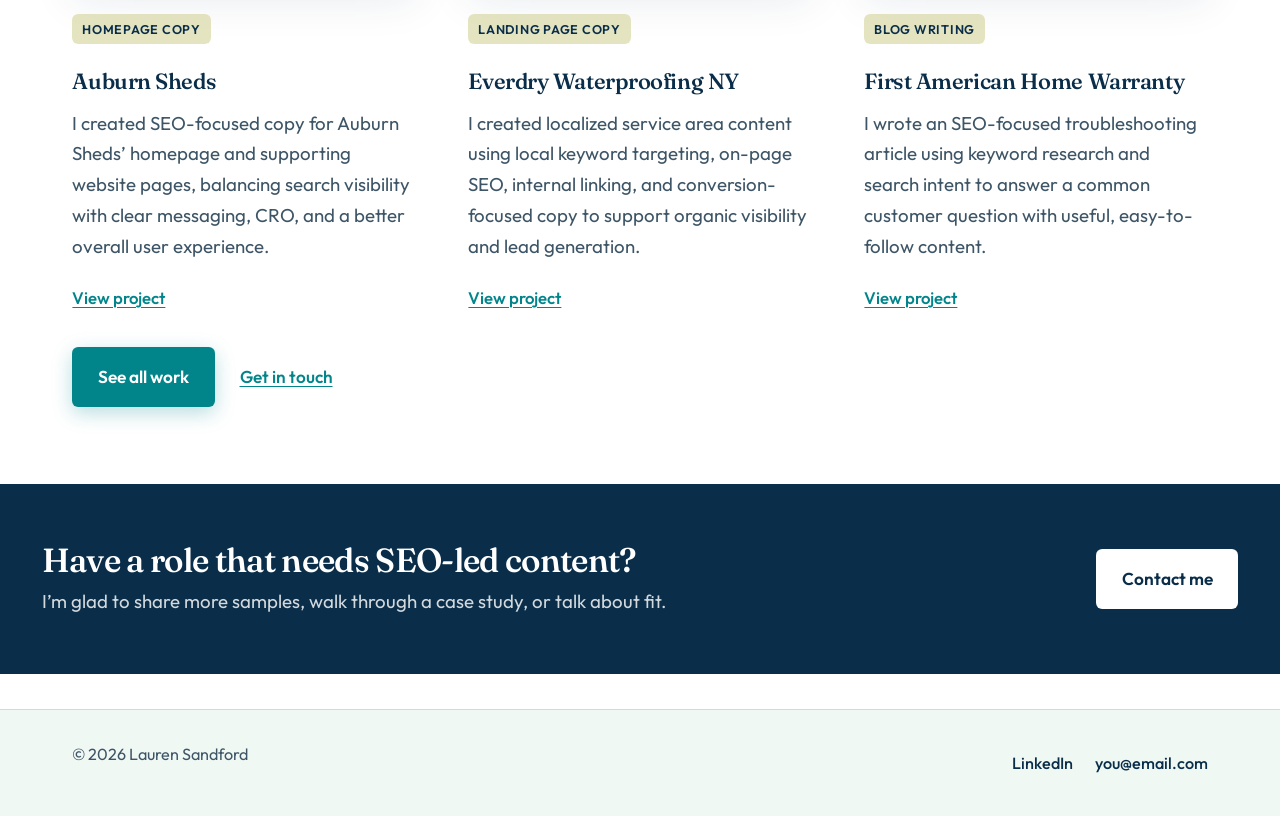
==== commit 0075cf96: "Refactor project grid structure in index.html and adjust styles in styles.css for improved layout. U" ====
--- a/index.html
+++ b/index.html
@@ -82,7 +82,7 @@
           </p>
         </div>
 
-        <div class="project-grid project-grid--cards">
+        <div class="project-grid--cards">
           <article class="project-card reveal">
             <a class="project-card__image" href="/work/#project-1" aria-label="View Auburn Sheds project">
               <img
--- a/styles.css
+++ b/styles.css
@@ -374,8 +374,9 @@
 .project-grid--cards {
   display: grid;
   grid-template-columns: repeat(3, minmax(0, 1fr));
-  gap: 3.5rem;
+  gap: 2.5rem 3rem;
   align-items: stretch;
+  margin-top: 0.5rem;
 }
 
 .project-card {
@@ -383,6 +384,7 @@
   display: flex;
   flex-direction: column;
   height: 100%;
+  gap: 0;
 }
 
 .project-card__image {
@@ -453,6 +455,11 @@
 .project-grid {
   display: grid;
   gap: 0;
+}
+
+.project-grid.project-grid--cards,
+.project-grid--cards {
+  gap: 2.5rem 3rem;
 }
 
 .project {
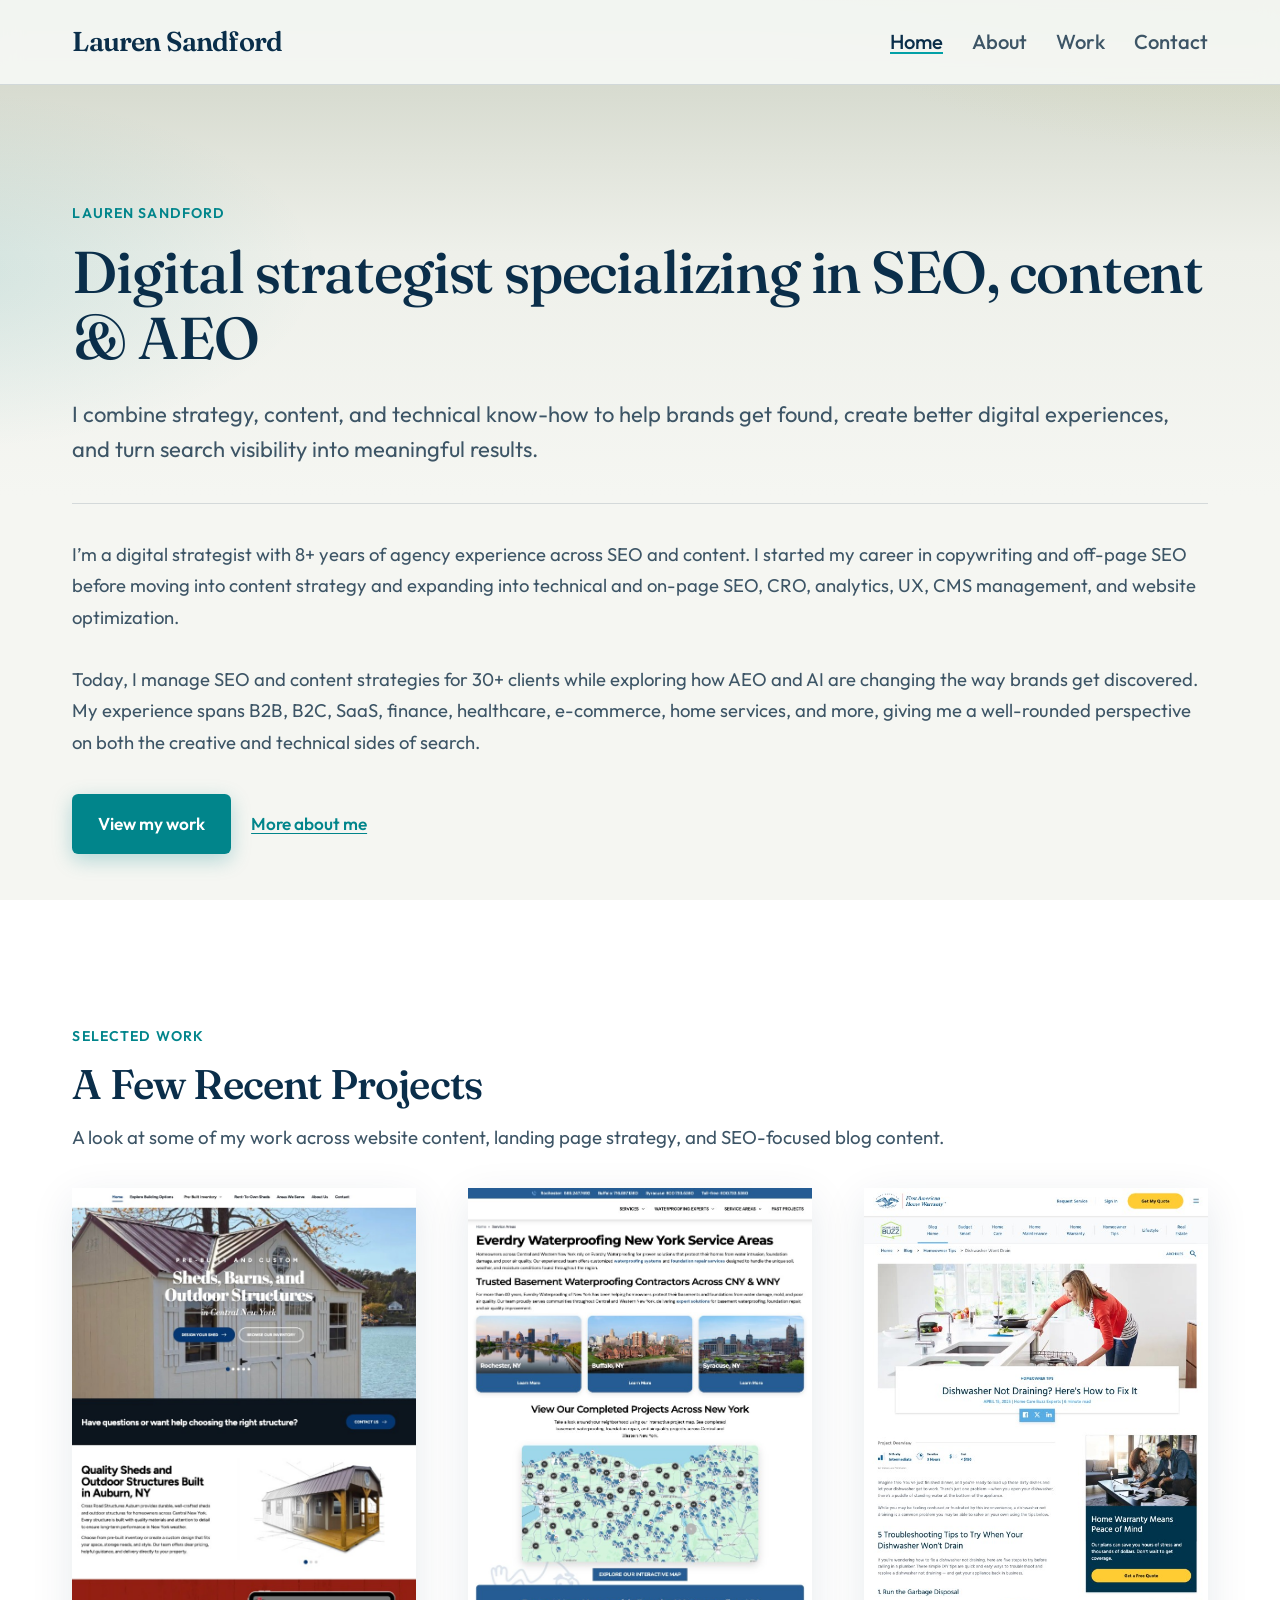
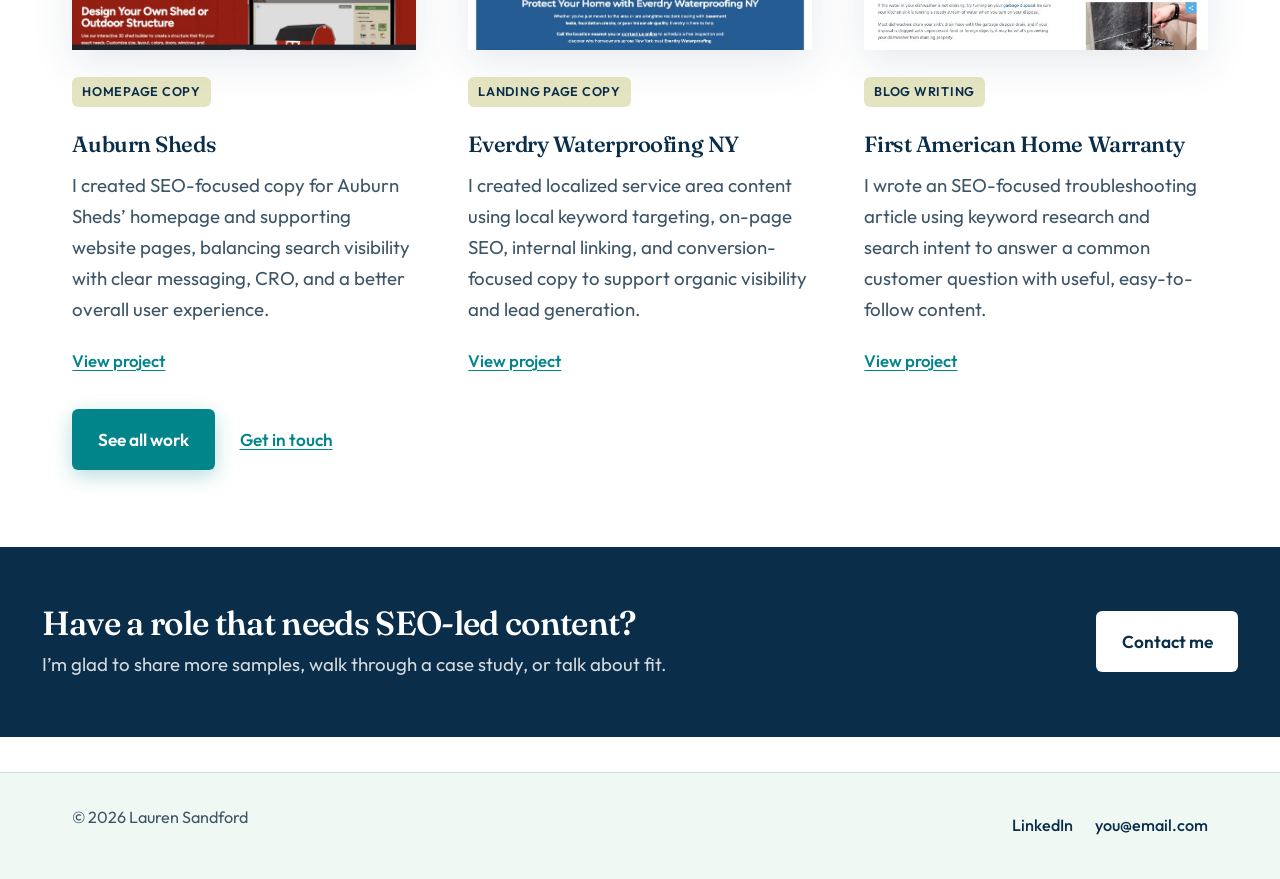
==== commit b21a674e: "Update homepage bio in index.html for enhanced clarity and detail on digital strategy experience. Ad" ====
--- a/index.html
+++ b/index.html
@@ -58,11 +58,7 @@
           </p>
           <div class="hero__bio">
             <p>
-              I’m a digital strategist with 8+ years of agency experience across SEO, content, and AEO. I
-              started my career in copywriting and digital outreach before expanding into content strategy,
-              on-page and technical SEO, link building, local search, analytics, and website optimization.
-              I’ve worked with B2B and B2C brands of all sizes, combining creative and technical skills to
-              improve how they show up in search and connect with their audiences.
+              I’m a digital strategist with 8+ years of agency experience across SEO and content. I started my career in copywriting and off-page SEO before moving into content strategy and expanding into technical and on-page SEO, CRO, analytics, UX, CMS management, and website optimization.</p><br><p>Today, I manage SEO and content strategies for 30+ clients while exploring how AEO and AI are changing the way brands get discovered. My experience spans B2B, B2C, SaaS, finance, healthcare, e-commerce, home services, and more, giving me a well-rounded perspective on both the creative and technical sides of search.
             </p>
           </div>
           <div class="hero__actions">
@@ -78,7 +74,7 @@
           <h2 id="featured-heading">A Few Recent Projects</h2>
           <p>
             A look at some of my work across website content, landing page strategy, and SEO-focused
-            editorial content.
+            blog content.
           </p>
         </div>
 
--- a/styles.css
+++ b/styles.css
@@ -218,7 +218,7 @@
 }
 
 .section__intro {
-  max-width: 38rem;
+  max-width: none;
   margin-bottom: 2rem;
 }
 
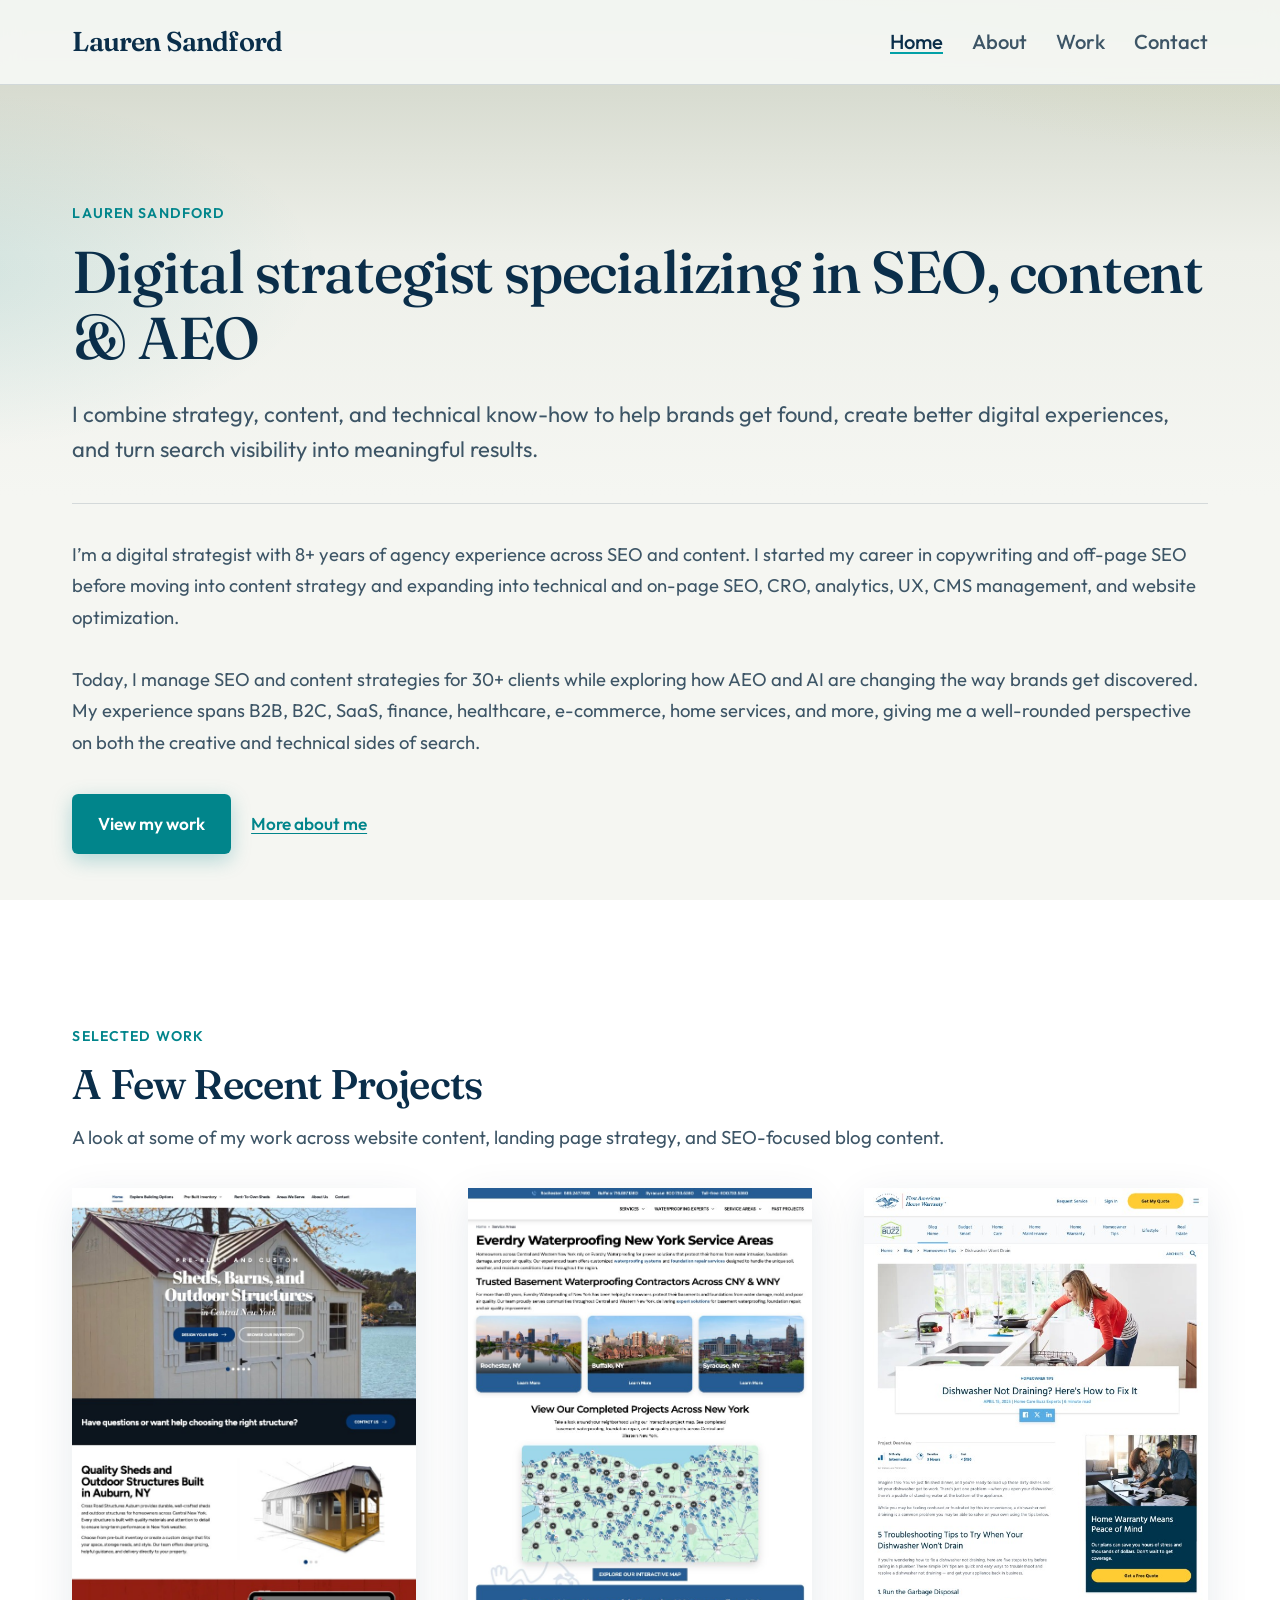
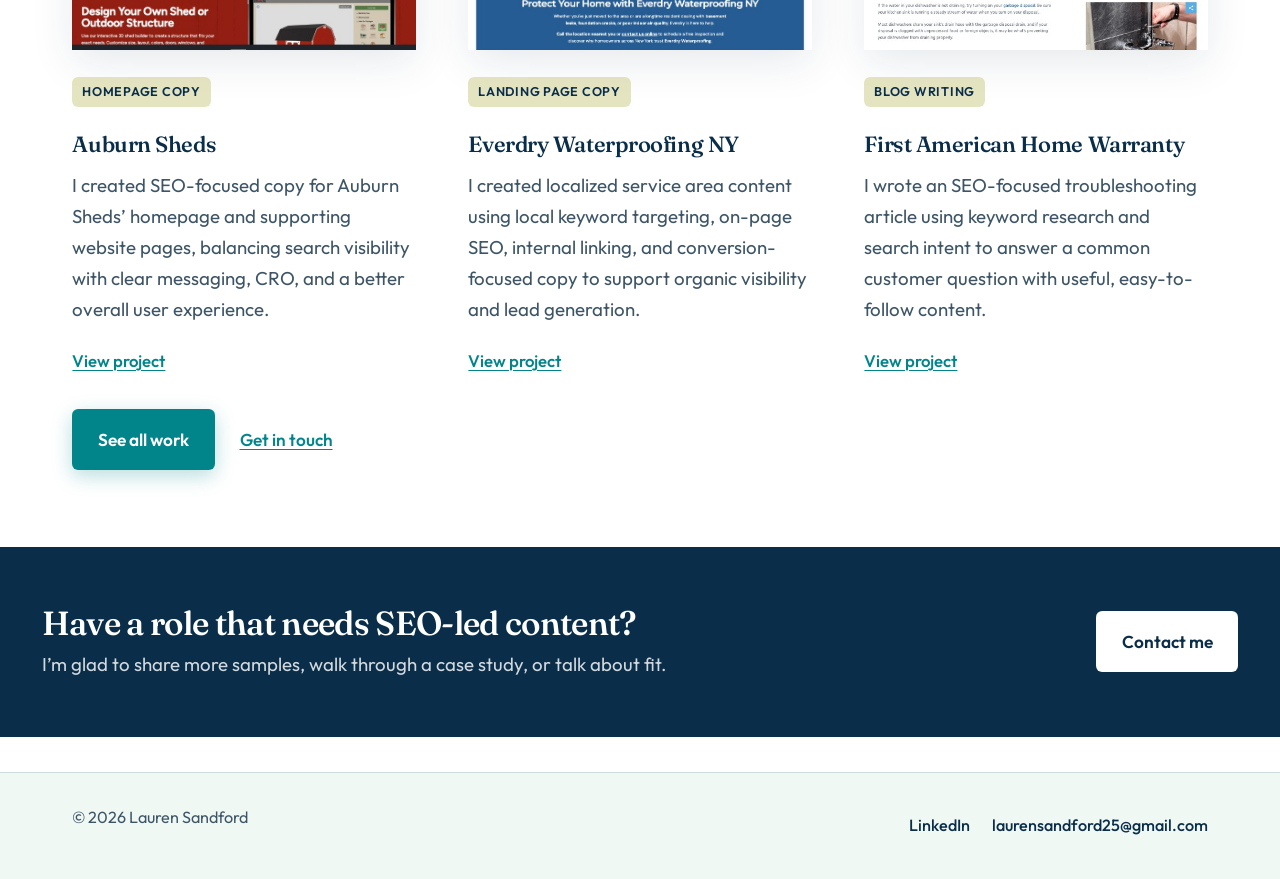
==== commit ccb61737: "Update contact forms and email links across multiple pages, replacing placeholder emails with a pers" ====
--- a/index.html
+++ b/index.html
@@ -180,7 +180,7 @@
           <a href="https://www.linkedin.com/in/lauren-sandford/" rel="noopener noreferrer" target="_blank"
             >LinkedIn</a
           >
-          <a href="mailto:you@email.com">you@email.com</a>
+          <a href="mailto:laurensandford25@gmail.com">laurensandford25@gmail.com</a>
         </div>
       </div>
     </footer>
--- a/styles.css
+++ b/styles.css
@@ -81,7 +81,9 @@
 }
 
 a:focus-visible,
-button:focus-visible {
+button:focus-visible,
+input:focus-visible,
+textarea:focus-visible {
   outline: 2px solid var(--focus);
   outline-offset: 3px;
 }
@@ -613,6 +615,17 @@
   cursor: pointer;
 }
 
+button.button {
+  appearance: none;
+  background-image: none;
+}
+
+.button:disabled {
+  opacity: 0.7;
+  cursor: wait;
+  transform: none;
+}
+
 .button--primary {
   background: var(--teal);
   color: var(--white);
@@ -732,6 +745,80 @@
 }
 
 /* —— Contact —— */
+.contact-layout {
+  display: grid;
+  grid-template-columns: minmax(0, 1.4fr) minmax(16rem, 0.7fr);
+  gap: clamp(2rem, 5vw, 3.5rem);
+  align-items: start;
+  margin-top: 2.5rem;
+}
+
+.contact-form {
+  position: relative;
+  display: grid;
+  gap: 1.15rem;
+}
+
+.contact-form__row {
+  display: grid;
+  grid-template-columns: 1fr 1fr;
+  gap: 1rem;
+}
+
+.contact-form__field {
+  display: flex;
+  flex-direction: column;
+  gap: 0.4rem;
+}
+
+.contact-form label {
+  font-size: 0.75rem;
+  font-weight: 600;
+  letter-spacing: 0.07em;
+  text-transform: uppercase;
+  color: var(--green-primary);
+}
+
+.contact-form input,
+.contact-form textarea {
+  width: 100%;
+  font-family: var(--font-body);
+  font-size: 1rem;
+  line-height: 1.4;
+  color: var(--ink);
+  background: var(--white);
+  border: 1px solid var(--line);
+  border-radius: var(--radius-sm);
+  padding: 0.7rem 0.85rem;
+}
+
+.contact-form textarea {
+  min-height: 10rem;
+  resize: vertical;
+}
+
+.contact-form input:focus-visible,
+.contact-form textarea:focus-visible {
+  border-color: var(--teal);
+}
+
+.contact-form__honey {
+  display: none;
+}
+
+.contact-form__success {
+  margin: 0 0 1.25rem;
+  padding: 0.9rem 1rem;
+  background: var(--green-soft);
+  border: 1px solid rgba(1, 133, 139, 0.28);
+  border-radius: var(--radius-sm);
+  color: var(--green-ink);
+}
+
+.contact-form .button {
+  justify-self: start;
+}
+
 .contact-list {
   list-style: none;
   margin: 0;
@@ -746,7 +833,7 @@
   border-bottom: 1px solid var(--line);
 }
 
-.contact-list__label {
+.contact-list .contact-list__label {
   display: block;
   font-size: 0.75rem;
   font-weight: 600;
@@ -868,7 +955,8 @@
 
   .project,
   .work-list .project,
-  .about-layout {
+  .about-layout,
+  .contact-layout {
     grid-template-columns: 1fr;
   }
 
@@ -916,6 +1004,10 @@
 }
 
 @media (max-width: 640px) {
+  .contact-form__row {
+    grid-template-columns: 1fr;
+  }
+
   .hero--text {
     padding: 4rem var(--space) 3.5rem;
   }
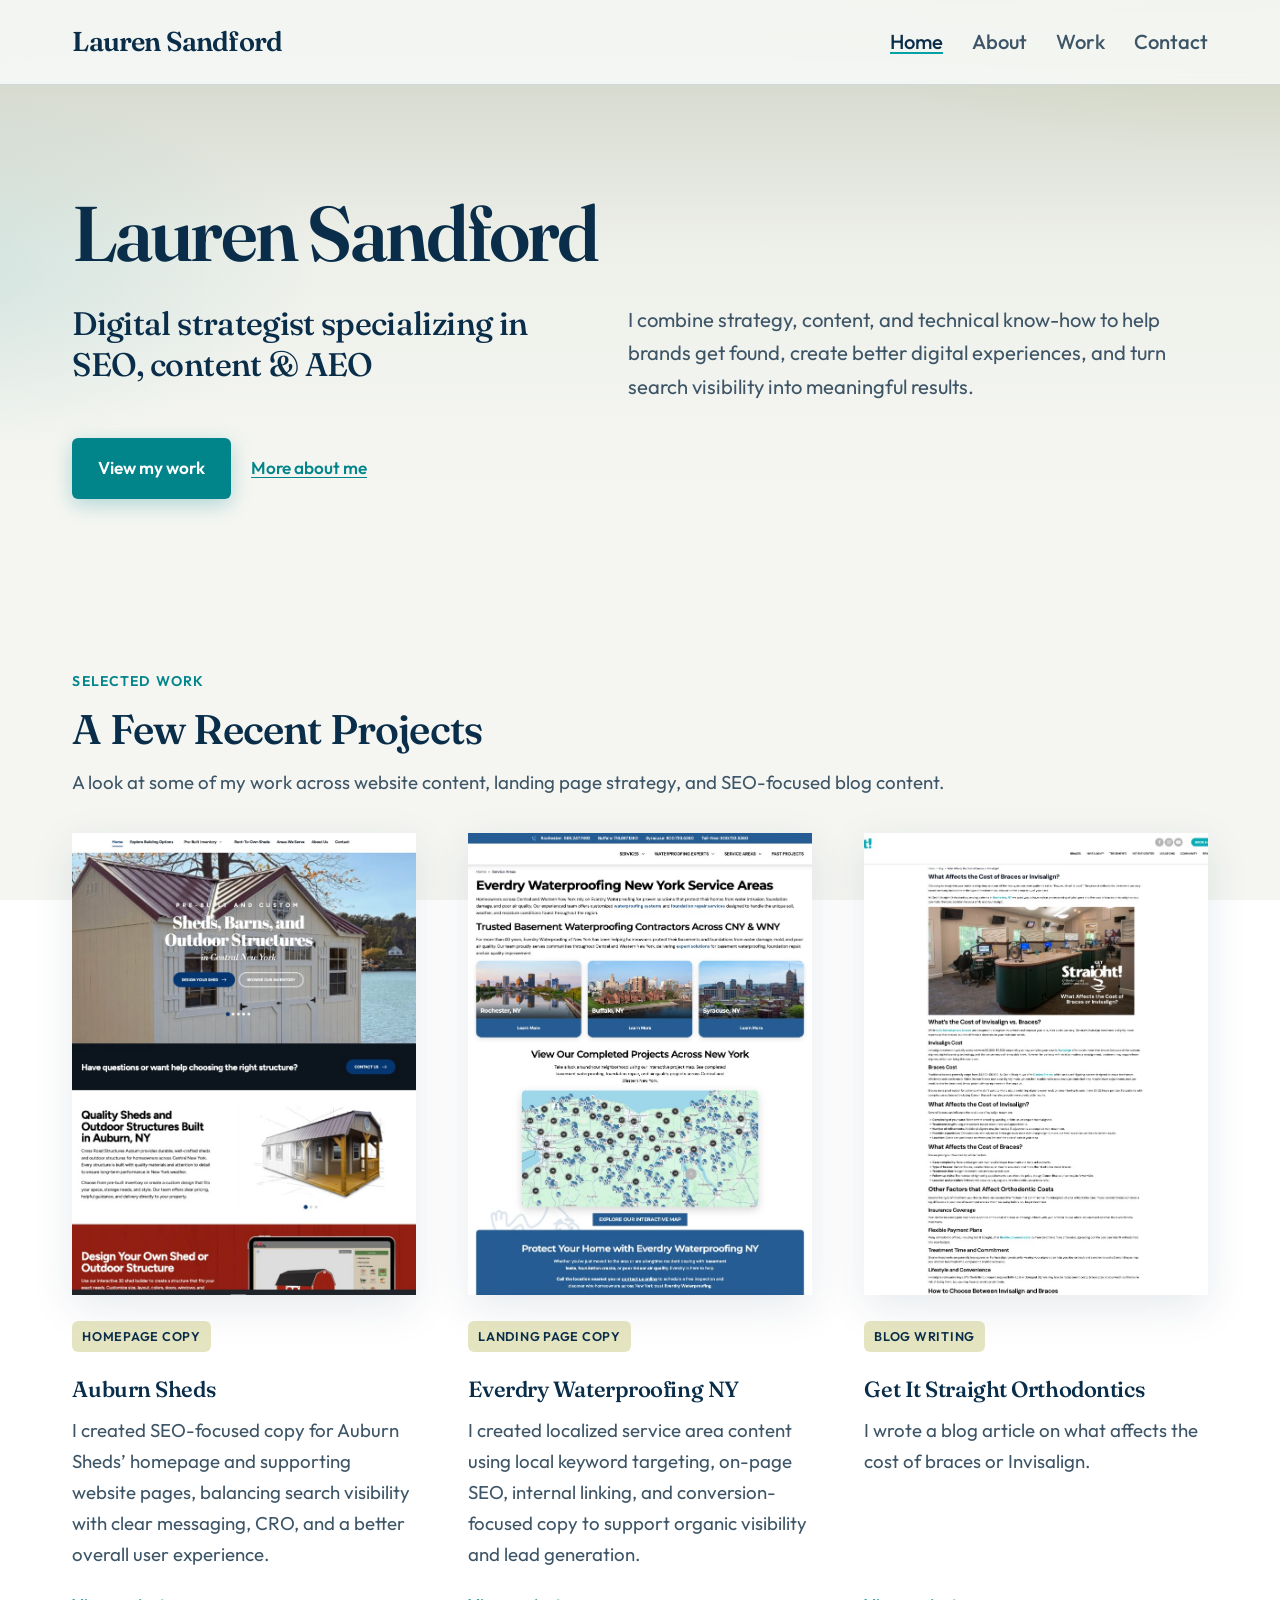
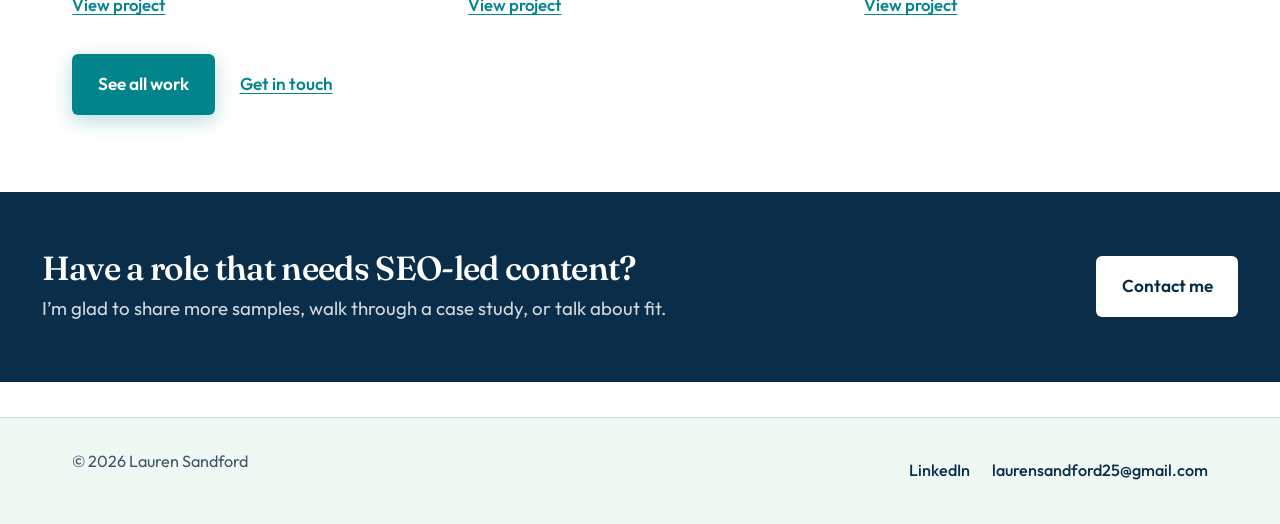
==== commit eb4418a0: "Refactor hero section in index.html to improve layout and messaging, including a new brand heading a" ====
--- a/index.html
+++ b/index.html
@@ -48,17 +48,12 @@
     <main class="site-main">
       <section class="hero hero--text" aria-labelledby="hero-heading">
         <div class="hero__copy reveal">
-          <p class="eyebrow">Lauren Sandford</p>
-          <h1 id="hero-heading" class="hero__role">
-            Digital strategist specializing in SEO, content &amp; AEO
-          </h1>
-          <p class="hero__support">
-            I combine strategy, content, and technical know-how to help brands get found, create better
-            digital experiences, and turn search visibility into meaningful results.
-          </p>
-          <div class="hero__bio">
-            <p>
-              I’m a digital strategist with 8+ years of agency experience across SEO and content. I started my career in copywriting and off-page SEO before moving into content strategy and expanding into technical and on-page SEO, CRO, analytics, UX, CMS management, and website optimization.</p><br><p>Today, I manage SEO and content strategies for 30+ clients while exploring how AEO and AI are changing the way brands get discovered. My experience spans B2B, B2C, SaaS, finance, healthcare, e-commerce, home services, and more, giving me a well-rounded perspective on both the creative and technical sides of search.
+          <h1 id="hero-heading" class="hero__brand">Lauren Sandford</h1>
+          <div class="hero__intro">
+            <h2 class="hero__role">Digital strategist specializing in SEO, content &amp; AEO</h2>
+            <p class="hero__support">
+              I combine strategy, content, and technical know-how to help brands get found, create better
+              digital experiences, and turn search visibility into meaningful results.
             </p>
           </div>
           <div class="hero__actions">
@@ -132,13 +127,13 @@
           <article class="project-card reveal reveal-delay-2">
             <a
               class="project-card__image"
-              href="/work/#project-3"
-              aria-label="View First American Home Warranty project"
+              href="/work/#project-10"
+              aria-label="View Get It Straight Orthodontics project"
             >
               <img
-                src="/images/project-firstamerican.png"
-                alt="Screenshot of a First American Home Warranty blog article"
-                width="618"
+                src="/images/project-get-it-straight.png"
+                alt="Screenshot of a Get It Straight blog article on the cost of braces or Invisalign"
+                width="965"
                 height="1024"
               />
             </a>
@@ -146,12 +141,11 @@
               <div class="project__meta">
                 <span class="tag tag--copy">Blog writing</span>
               </div>
-              <h3>First American Home Warranty</h3>
+              <h3>Get It Straight Orthodontics</h3>
               <p>
-                I wrote an SEO-focused troubleshooting article using keyword research and search intent
-                to answer a common customer question with useful, easy-to-follow content.
+                I wrote a blog article on what affects the cost of braces or Invisalign.
               </p>
-              <a class="project__link" href="/work/#project-3">View project</a>
+              <a class="project__link" href="/work/#project-10">View project</a>
             </div>
           </article>
         </div>
--- a/styles.css
+++ b/styles.css
@@ -224,6 +224,18 @@
   margin-bottom: 2rem;
 }
 
+.work-group {
+  margin-top: 2.75rem;
+}
+
+.section__intro + .work-group {
+  margin-top: 0.5rem;
+}
+
+.work-group .eyebrow {
+  margin-bottom: 0.35rem;
+}
+
 .eyebrow {
   display: inline-block;
   font-size: 0.8rem;
@@ -337,17 +349,28 @@
   display: none;
 }
 
+.hero--text .hero__brand {
+  margin: 0 0 1.75rem;
+}
+
+.hero--text .hero__intro {
+  display: grid;
+  grid-template-columns: minmax(0, 1fr) minmax(0, 1.15fr);
+  gap: clamp(1.5rem, 4vw, 3rem);
+  align-items: start;
+}
+
 .hero--text .hero__role {
-  font-size: clamp(2rem, 4.8vw, 3.35rem);
+  font-size: clamp(1.35rem, 2.6vw, 1.85rem);
   max-width: none;
-  margin: 0 0 1.5rem;
-  line-height: 1.12;
+  margin: 0;
+  line-height: 1.25;
 }
 
 .hero--text .hero__support {
   max-width: none;
-  font-size: 1.25rem;
-  line-height: 1.6;
+  font-size: 1.15rem;
+  line-height: 1.65;
 }
 
 .hero__bio {
@@ -549,6 +572,31 @@
   aspect-ratio: 4 / 3;
   height: auto;
   min-height: 10.5rem;
+}
+
+.project__media a {
+  display: block;
+  width: 100%;
+  height: 100%;
+  color: inherit;
+  text-decoration: none;
+}
+
+.work-list .project__media a {
+  position: absolute;
+  inset: 0;
+}
+
+.project__media a:hover {
+  color: inherit;
+}
+
+.work-list .project__media a img {
+  transition: transform 0.45s ease;
+}
+
+.work-list .project__media a:hover img {
+  transform: scale(1.03);
 }
 
 .project__media--blue {
@@ -819,40 +867,16 @@
   justify-self: start;
 }
 
-.contact-list {
-  list-style: none;
-  margin: 0;
-  padding: 0;
-  display: grid;
-  gap: 1.25rem;
-  max-width: 28rem;
-}
-
-.contact-list li {
-  padding-bottom: 1.25rem;
-  border-bottom: 1px solid var(--line);
-}
-
-.contact-list .contact-list__label {
-  display: block;
-  font-size: 0.75rem;
-  font-weight: 600;
-  letter-spacing: 0.07em;
-  text-transform: uppercase;
-  color: var(--green-primary);
-  margin-bottom: 0.35rem;
-}
-
-.contact-list a,
-.contact-list span {
-  font-size: 1.15rem;
-  font-weight: 500;
-  color: var(--green-ink);
-  text-decoration: none;
-}
-
-.contact-list a:hover {
-  color: var(--blue-link);
+.contact-actions {
+  display: flex;
+  flex-direction: column;
+  align-items: stretch;
+  gap: 0.75rem;
+  max-width: 16rem;
+}
+
+.contact-actions .button {
+  width: 100%;
 }
 
 /* —— Footer —— */
@@ -930,7 +954,8 @@
     transform: none;
   }
 
-  .project-card__image:hover img {
+  .project-card__image:hover img,
+  .work-list .project__media a:hover img {
     transform: none;
   }
 }
@@ -946,6 +971,11 @@
   .hero {
     grid-template-columns: 1fr;
     align-items: start;
+  }
+
+  .hero--text .hero__intro {
+    grid-template-columns: 1fr;
+    gap: 0.85rem;
   }
 
   .hero__panel {
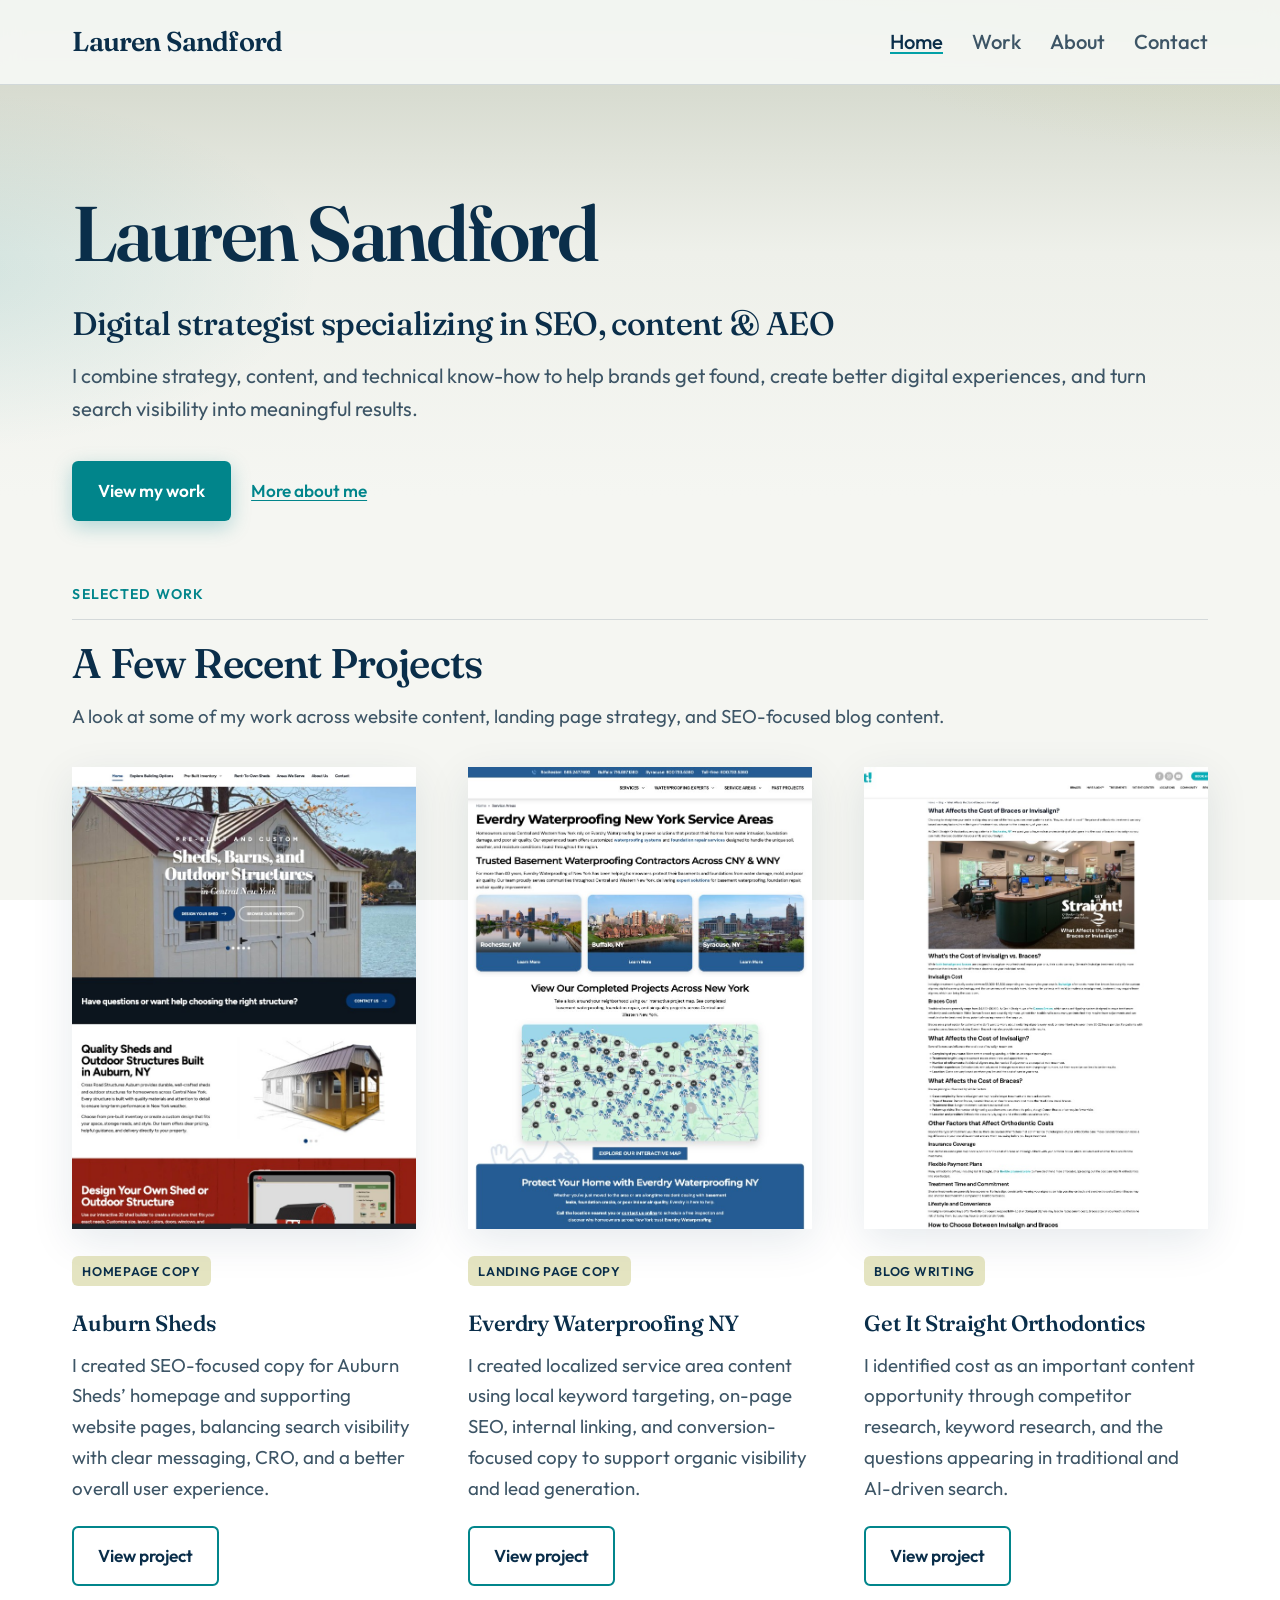
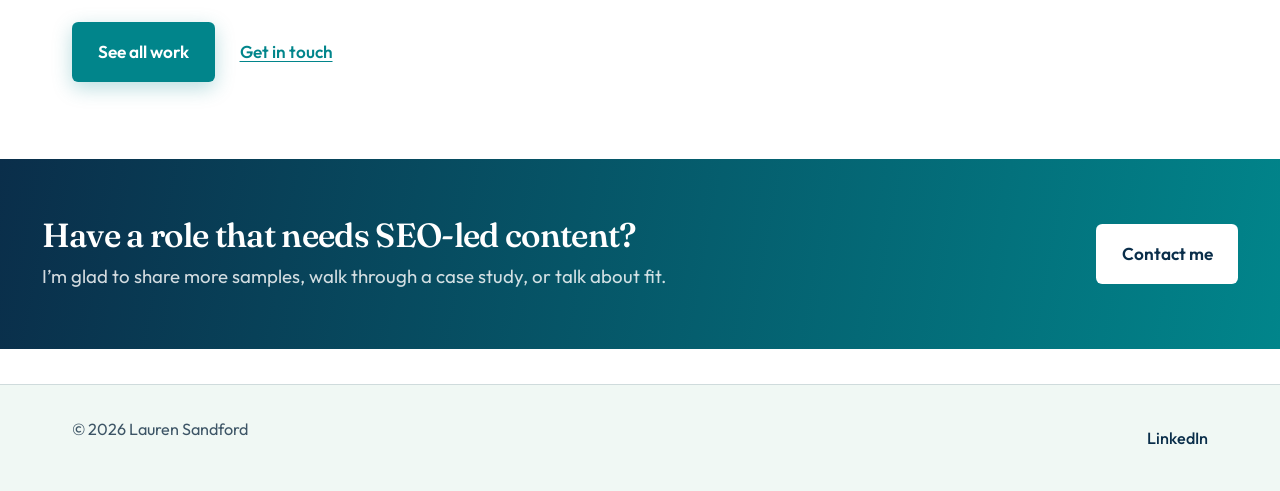
==== commit b2bac9d5: "Update navigation links across multiple pages to ensure consistency and improve user experience. Ref" ====
--- a/index.html
+++ b/index.html
@@ -37,8 +37,8 @@
         <nav class="site-nav" id="site-nav" aria-label="Primary">
           <ul>
             <li><a href="/" aria-current="page">Home</a></li>
+            <li><a href="/work/">Work</a></li>
             <li><a href="/about/">About</a></li>
-            <li><a href="/work/">Work</a></li>
             <li><a href="/contact/">Contact</a></li>
           </ul>
         </nav>
@@ -93,7 +93,7 @@
                 balancing search visibility with clear messaging, CRO, and a better overall user
                 experience.
               </p>
-              <a class="project__link" href="/work/#project-1">View project</a>
+              <a class="button button--secondary" href="/work/#project-1">View project</a>
             </div>
           </article>
 
@@ -120,7 +120,7 @@
                 internal linking, and conversion-focused copy to support organic visibility and lead
                 generation.
               </p>
-              <a class="project__link" href="/work/#project-2">View project</a>
+              <a class="button button--secondary" href="/work/#project-2">View project</a>
             </div>
           </article>
 
@@ -143,9 +143,10 @@
               </div>
               <h3>Get It Straight Orthodontics</h3>
               <p>
-                I wrote a blog article on what affects the cost of braces or Invisalign.
+                I identified cost as an important content opportunity through competitor research,
+                keyword research, and the questions appearing in traditional and AI-driven search.
               </p>
-              <a class="project__link" href="/work/#project-10">View project</a>
+              <a class="button button--secondary" href="/work/#project-10">View project</a>
             </div>
           </article>
         </div>
@@ -174,7 +175,6 @@
           <a href="https://www.linkedin.com/in/lauren-sandford/" rel="noopener noreferrer" target="_blank"
             >LinkedIn</a
           >
-          <a href="mailto:laurensandford25@gmail.com">laurensandford25@gmail.com</a>
         </div>
       </div>
     </footer>
--- a/styles.css
+++ b/styles.css
@@ -224,18 +224,6 @@
   margin-bottom: 2rem;
 }
 
-.work-group {
-  margin-top: 2.75rem;
-}
-
-.section__intro + .work-group {
-  margin-top: 0.5rem;
-}
-
-.work-group .eyebrow {
-  margin-bottom: 0.35rem;
-}
-
 .eyebrow {
   display: inline-block;
   font-size: 0.8rem;
@@ -337,7 +325,7 @@
 /* Text-only homepage hero */
 .hero--text {
   display: block;
-  padding: clamp(4rem, 9vw, 6rem) var(--space) clamp(3.5rem, 7vw, 5rem);
+  padding: clamp(4rem, 9vw, 6rem) var(--space) clamp(1.25rem, 2.5vw, 1.75rem);
 }
 
 .hero--text .hero__copy {
@@ -355,9 +343,10 @@
 
 .hero--text .hero__intro {
   display: grid;
-  grid-template-columns: minmax(0, 1fr) minmax(0, 1.15fr);
-  gap: clamp(1.5rem, 4vw, 3rem);
-  align-items: start;
+  grid-template-columns: 1fr;
+  gap: 0.85rem;
+  max-width: none;
+  width: 100%;
 }
 
 .hero--text .hero__role {
@@ -393,6 +382,18 @@
   flex-wrap: wrap;
   gap: 1rem;
   margin-top: 2rem;
+}
+
+.hero--text + .section {
+  padding-top: clamp(1rem, 2.5vw, 1.75rem);
+}
+
+.hero--text + .section .section__intro .eyebrow {
+  display: block;
+  width: 100%;
+  border-bottom: 1px solid var(--line);
+  padding-bottom: 0.75rem;
+  margin-bottom: 1.15rem;
 }
 
 /* Portfolio cards (homepage) */
@@ -449,12 +450,13 @@
 
 .project-card__content p {
   margin-bottom: 0;
+  padding-bottom: 1.25rem;
   flex: 1 1 auto;
 }
 
-.project-card__content .project__link {
+.project-card__content .button {
   margin-top: auto;
-  padding-top: 1.25rem;
+  align-self: flex-start;
 }
 
 /* —— Bio —— */
@@ -715,7 +717,7 @@
 
 /* —— Color band (blue / green editorial block) —— */
 .color-band {
-  background: var(--blue-block);
+  background: linear-gradient(100deg, var(--navy), var(--teal));
   color: rgba(255, 255, 255, 0.92);
   padding: clamp(2rem, 5vw, 3.25rem) var(--space);
 }
@@ -748,7 +750,7 @@
 
 .color-band .button--primary {
   background: var(--white);
-  color: var(--blue-block);
+  color: var(--green-deep);
   box-shadow: none;
 }
 
@@ -971,11 +973,6 @@
   .hero {
     grid-template-columns: 1fr;
     align-items: start;
-  }
-
-  .hero--text .hero__intro {
-    grid-template-columns: 1fr;
-    gap: 0.85rem;
   }
 
   .hero__panel {
@@ -1039,7 +1036,7 @@
   }
 
   .hero--text {
-    padding: 4rem var(--space) 3.5rem;
+    padding: 4rem var(--space) 1.5rem;
   }
 
   .project-grid--cards {
